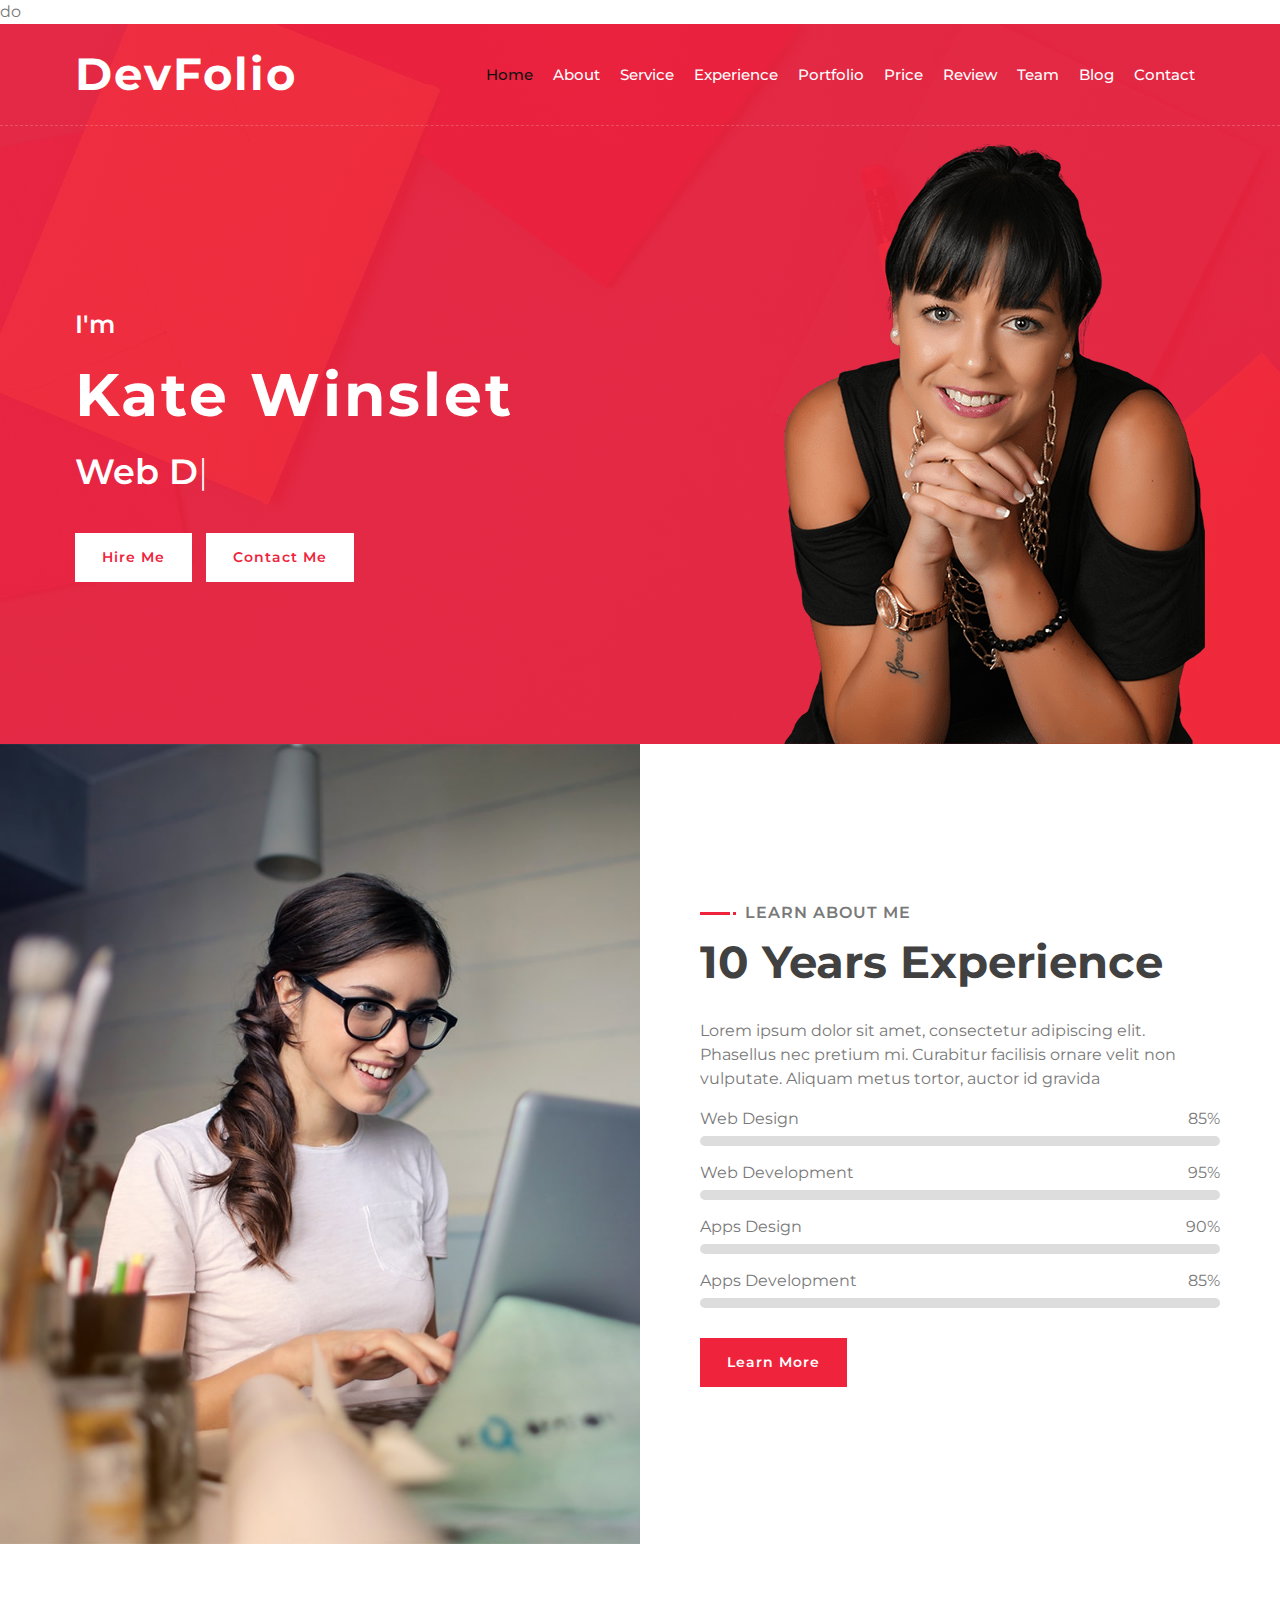
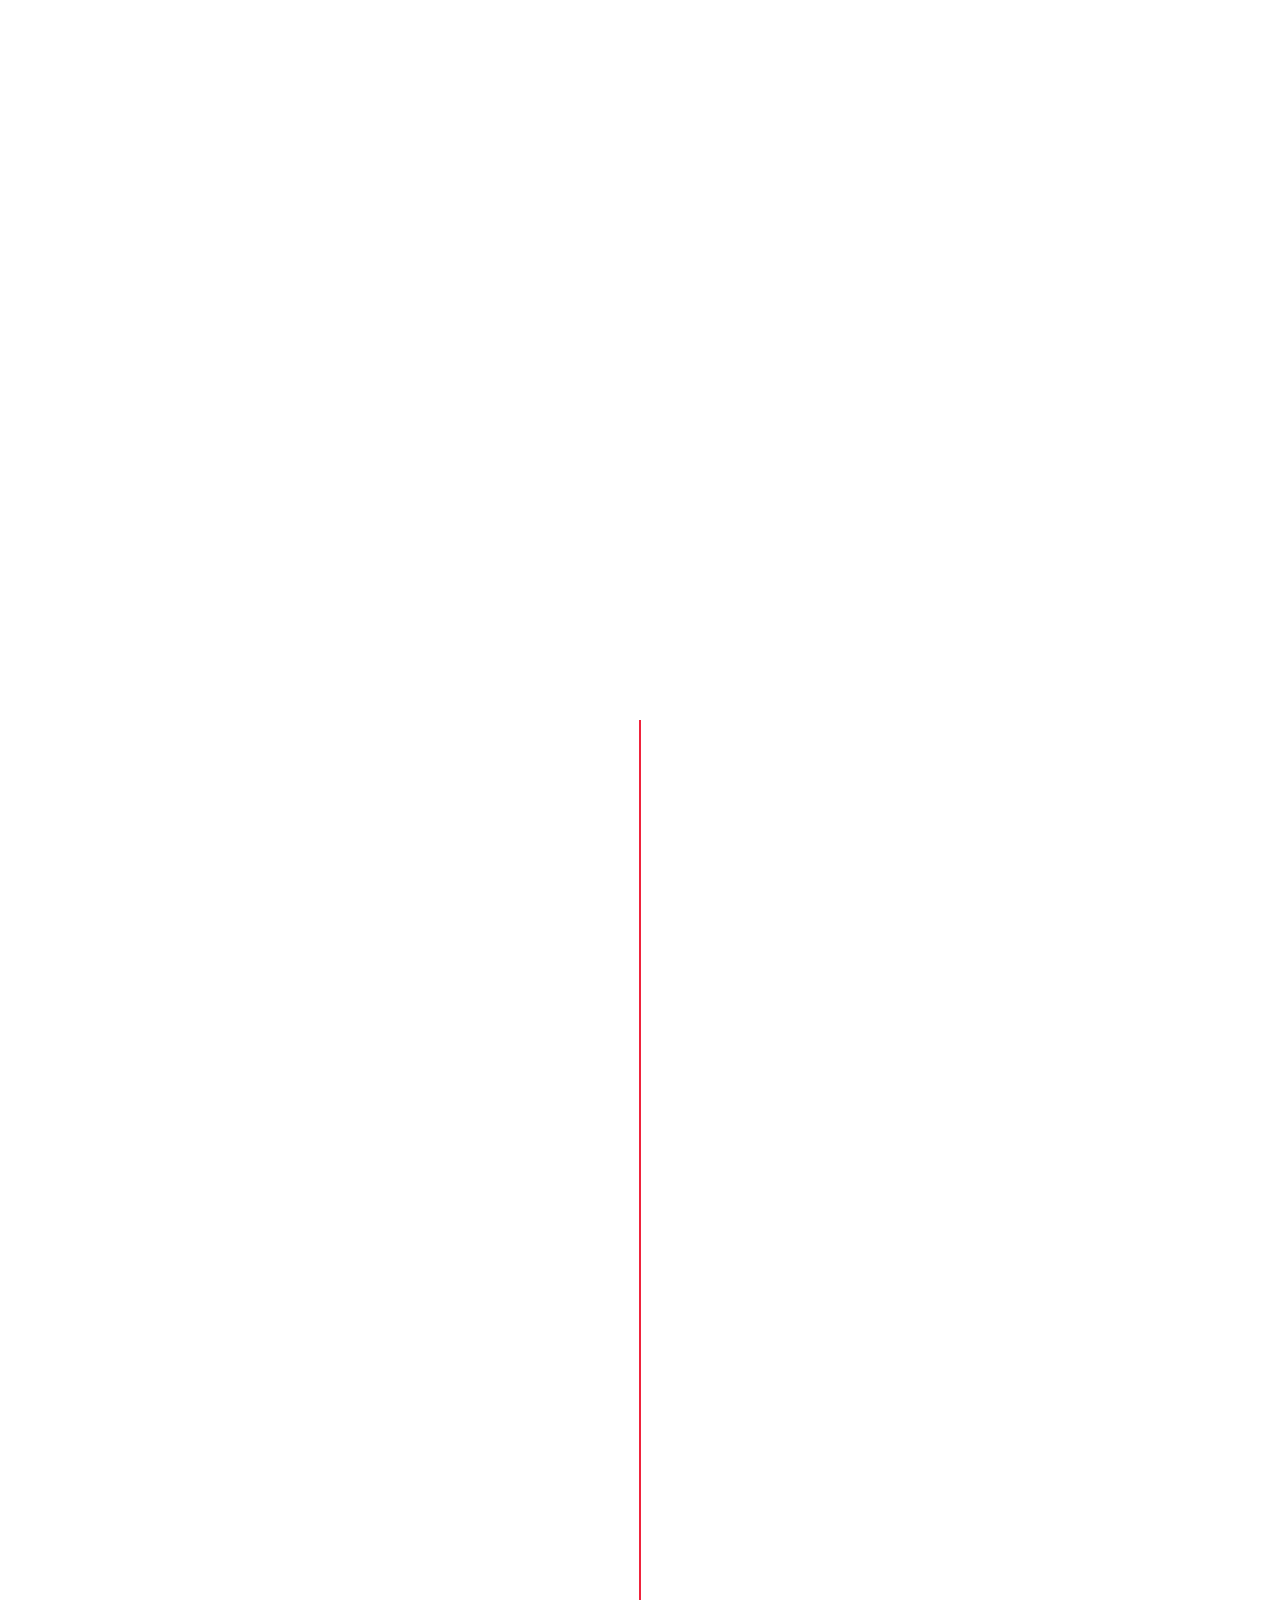
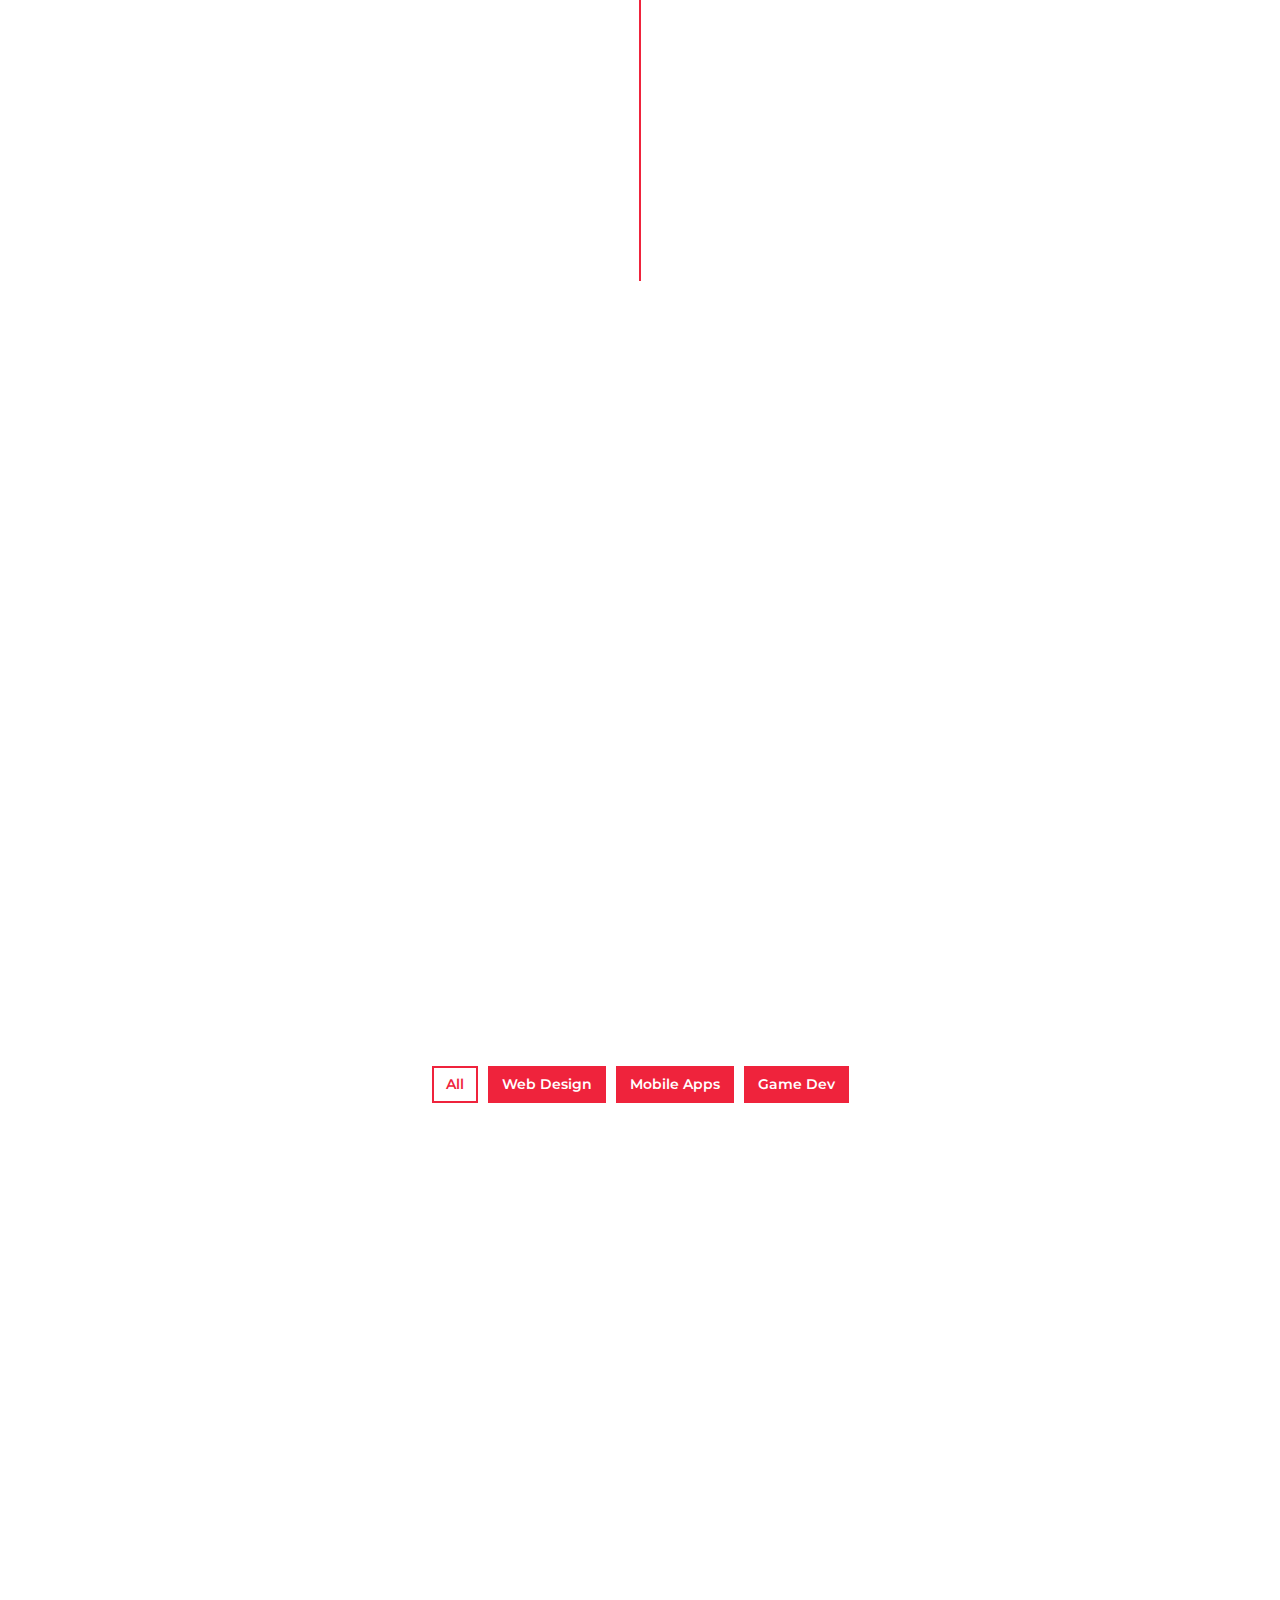
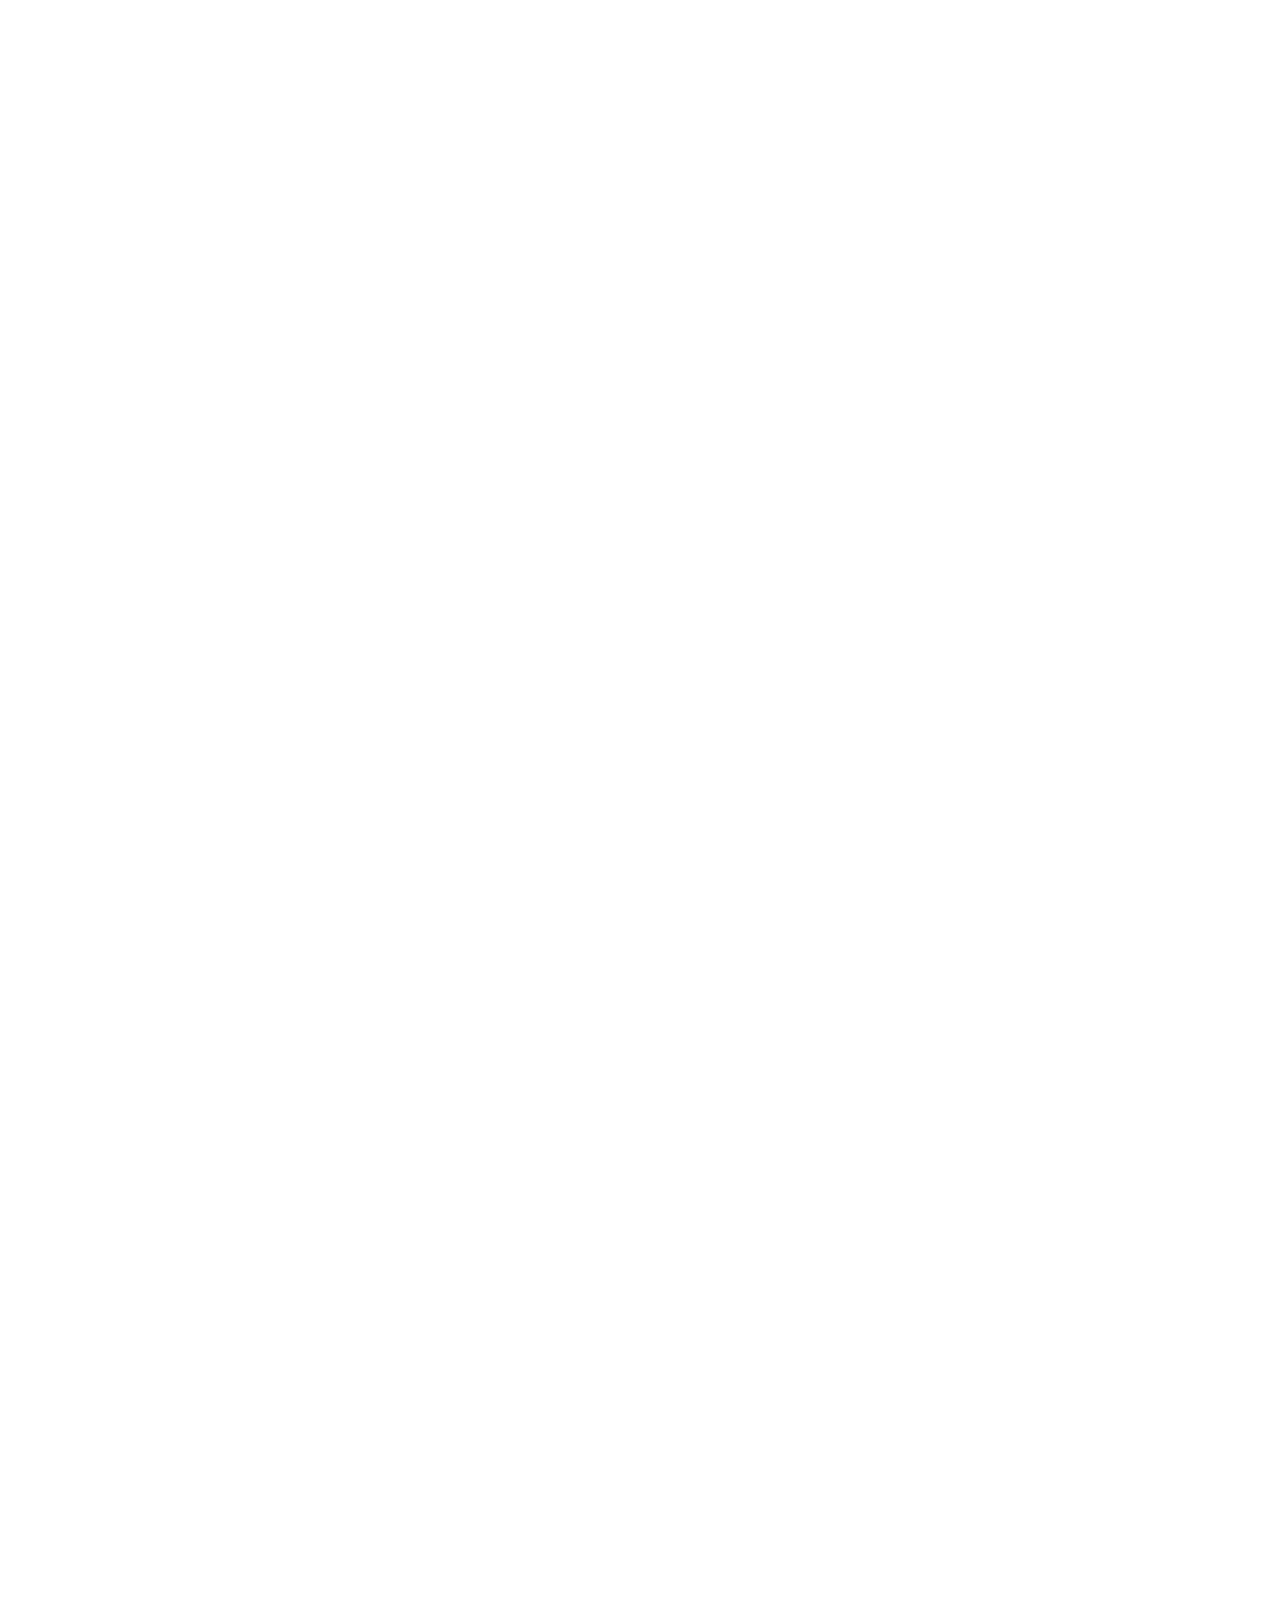
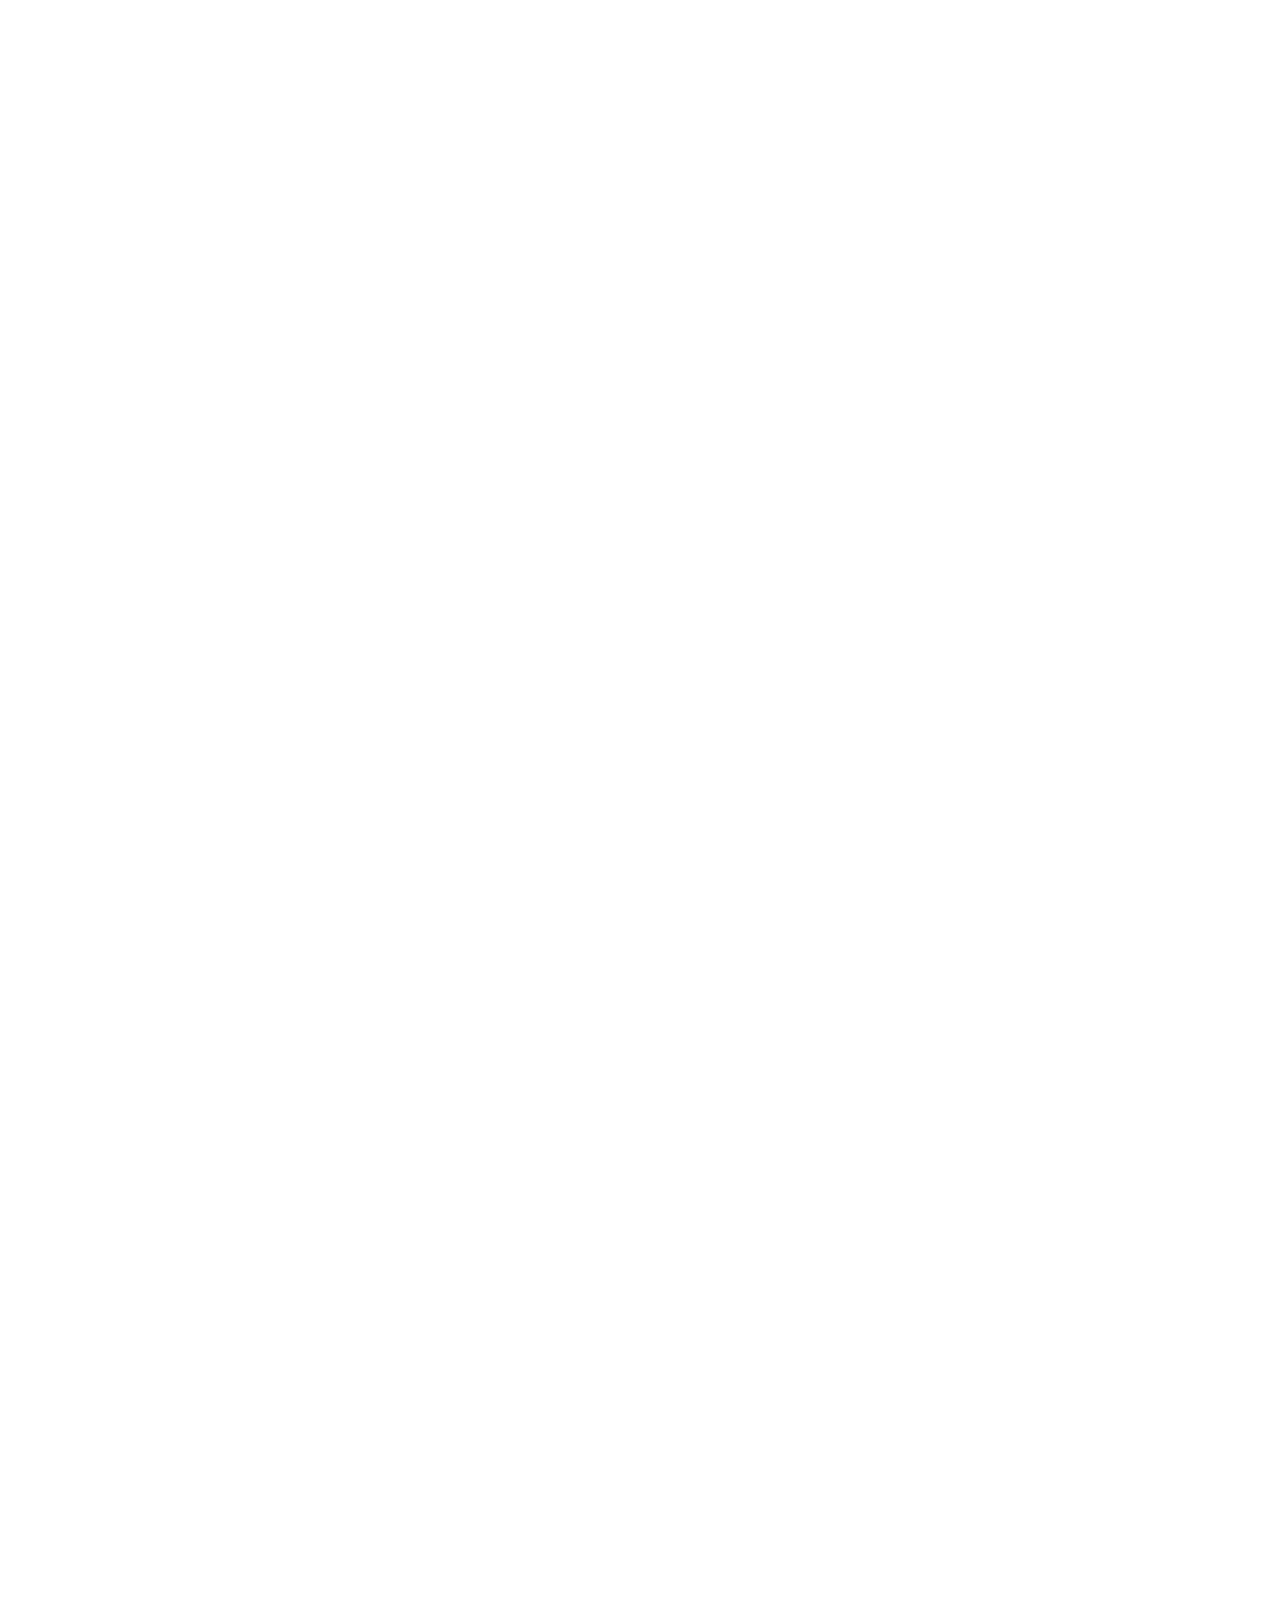
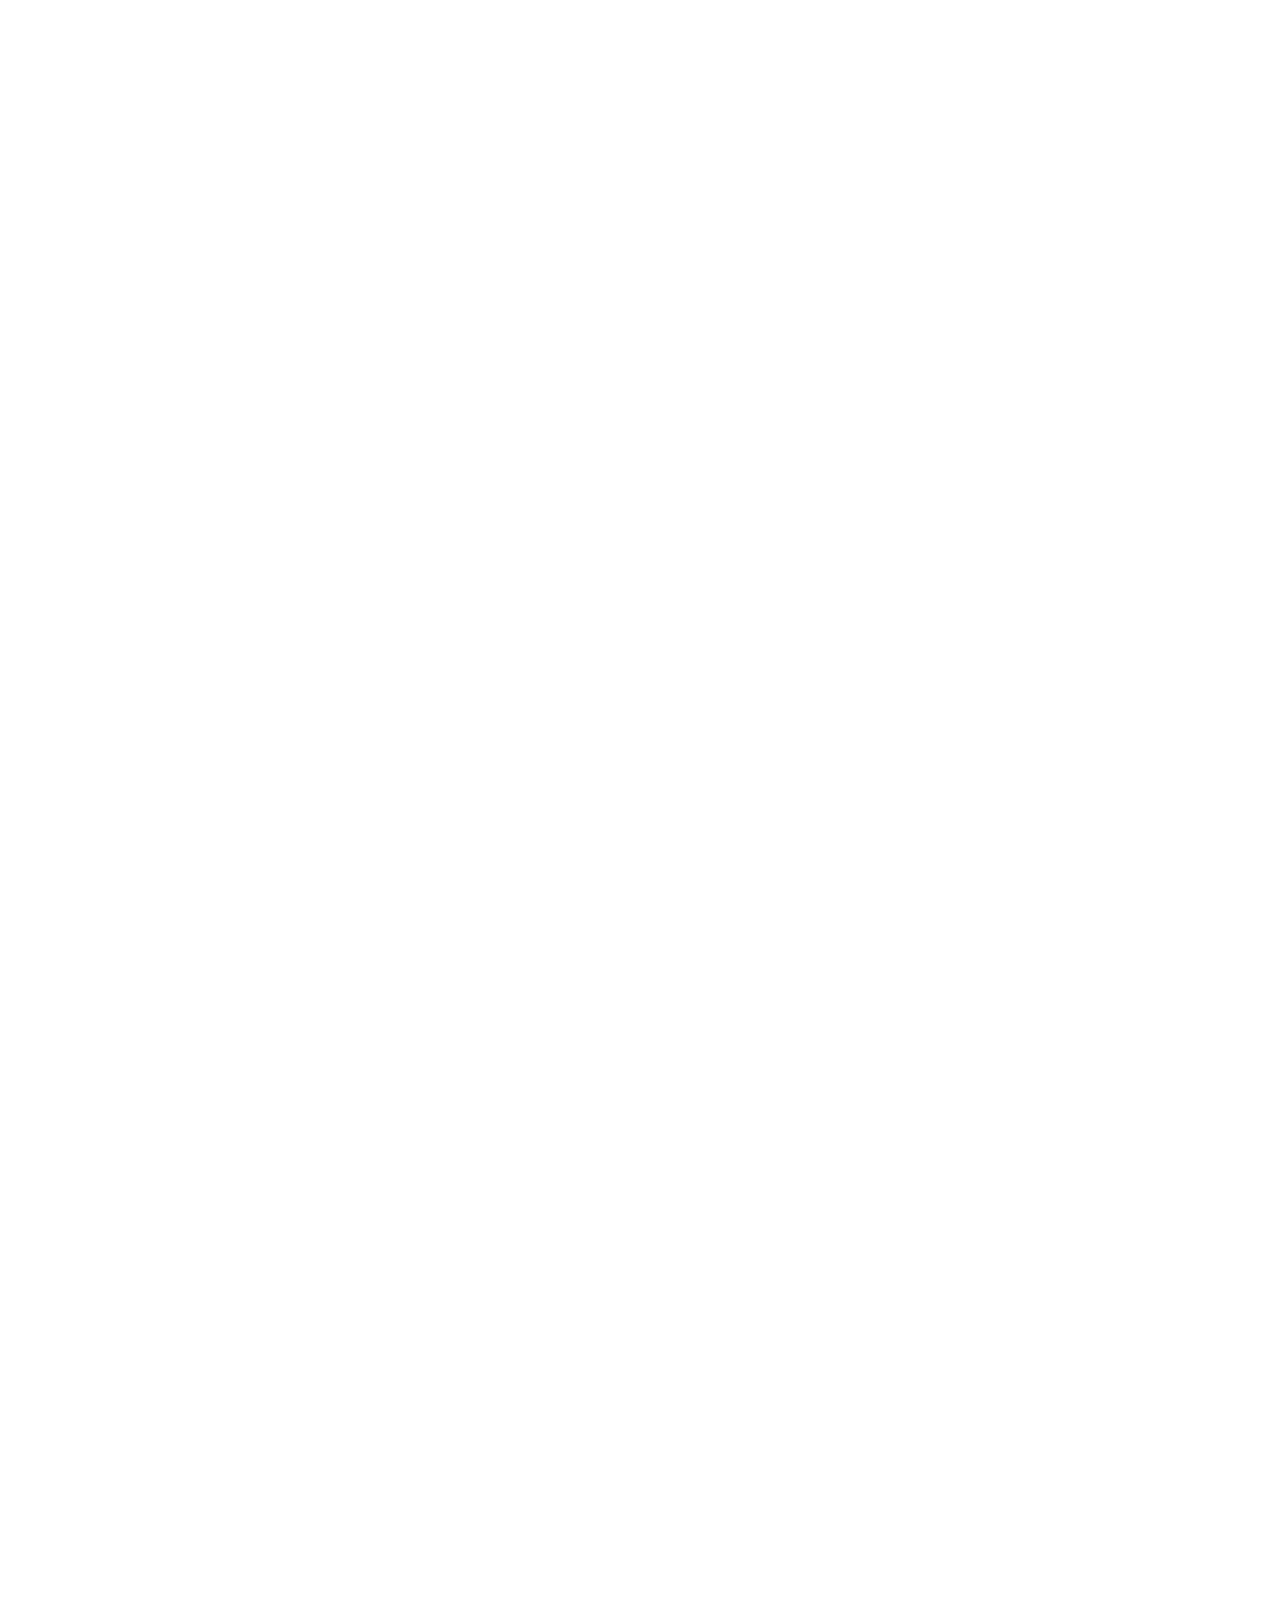
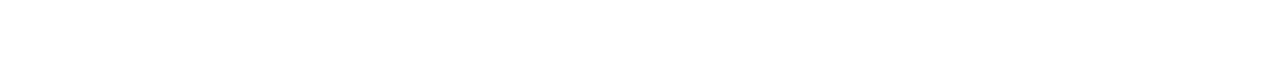
==== inspirationTemplates/DevFolio Free Website Template - Free-CSS.com/developer-portfolio-template/index.html @ a66dbc39 "First commit with final version" ====
<!DOCTYPE html>
<html lang="en">
    <head>
        <meta charset="utf-8">
        <title>DevFolio - Developer Portfolio Template</title>do
        <meta content="width=device-width, initial-scale=1.0" name="viewport">
        <meta content="Free Website Template" name="keywords">
        <meta content="Free Website Template" name="description">

        <!-- Favicon -->
        <link href="img/favicon.ico" rel="icon">

        <!-- Google Font -->
        <link href="https://fonts.googleapis.com/css2?family=Montserrat:wght@300;400;500;600;700&display=swap" rel="stylesheet">

        <!-- CSS Libraries -->
        <link href="https://stackpath.bootstrapcdn.com/bootstrap/4.4.1/css/bootstrap.min.css" rel="stylesheet">
        <link href="https://cdnjs.cloudflare.com/ajax/libs/font-awesome/5.10.0/css/all.min.css" rel="stylesheet">
        <link href="lib/animate/animate.min.css" rel="stylesheet">
        <link href="lib/owlcarousel/assets/owl.carousel.min.css" rel="stylesheet">
        <link href="lib/lightbox/css/lightbox.min.css" rel="stylesheet">

        <!-- Template Stylesheet -->
        <link href="css/style.css" rel="stylesheet">
    </head>

    <body data-spy="scroll" data-target=".navbar" data-offset="51">
        <!-- Nav Bar Start -->
        <div class="navbar navbar-expand-lg bg-light navbar-light">
            <div class="container-fluid">
                <a href="index.html" class="navbar-brand">DevFolio</a>
                <button type="button" class="navbar-toggler" data-toggle="collapse" data-target="#navbarCollapse">
                    <span class="navbar-toggler-icon"></span>
                </button>

                <div class="collapse navbar-collapse justify-content-between" id="navbarCollapse">
                    <div class="navbar-nav ml-auto">
                        <a href="#home" class="nav-item nav-link active">Home</a>
                        <a href="#about" class="nav-item nav-link">About</a>
                        <a href="#service" class="nav-item nav-link">Service</a>
                        <a href="#experience" class="nav-item nav-link">Experience</a>
                        <a href="#portfolio" class="nav-item nav-link">Portfolio</a>
                        <a href="#price" class="nav-item nav-link">Price</a>
                        <a href="#review" class="nav-item nav-link">Review</a>
                        <a href="#team" class="nav-item nav-link">Team</a>
                        <a href="#blog" class="nav-item nav-link">Blog</a>
                        <a href="#contact" class="nav-item nav-link">Contact</a>
                    </div>
                </div>
            </div>
        </div>
        <!-- Nav Bar End -->


        <!-- Hero Start -->
        <div class="hero" id="home">
            <div class="container-fluid">
                <div class="row align-items-center">
                    <div class="col-sm-12 col-md-6">
                        <div class="hero-content">
                            <div class="hero-text">
                                <p>I'm</p>
                                <h1>Kate Winslet</h1>
                                <h2></h2>
                                <div class="typed-text">Web Designer, Web Developer, Front End Developer, Apps Designer, Apps Developer</div>
                            </div>
                            <div class="hero-btn">
                                <a class="btn" href="">Hire Me</a>
                                <a class="btn" href="">Contact Me</a>
                            </div>
                        </div>
                    </div>
                    <div class="col-sm-12 col-md-6 d-none d-md-block">
                        <div class="hero-image">
                            <img src="img/hero.png" alt="Hero Image">
                        </div>
                    </div>
                </div>
            </div>
        </div>
        <!-- Hero End -->


        <!-- About Start -->
        <div class="about wow fadeInUp" data-wow-delay="0.1s" id="about">
            <div class="container-fluid">
                <div class="row align-items-center">
                    <div class="col-lg-6">
                        <div class="about-img">
                            <img src="img/about.jpg" alt="Image">
                        </div>
                    </div>
                    <div class="col-lg-6">
                        <div class="about-content">
                            <div class="section-header text-left">
                                <p>Learn About Me</p>
                                <h2>10 Years Experience</h2>
                            </div>
                            <div class="about-text">
                                <p>
                                    Lorem ipsum dolor sit amet, consectetur adipiscing elit. Phasellus nec pretium mi. Curabitur facilisis ornare velit non vulputate. Aliquam metus tortor, auctor id gravida
                                </p>
                            </div>
                            <div class="skills">
                                <div class="skill-name">
                                    <p>Web Design</p><p>85%</p>
                                </div>
                                <div class="progress">
                                    <div class="progress-bar" role="progressbar" aria-valuenow="85" aria-valuemin="0" aria-valuemax="100"></div>
                                </div>
                                <div class="skill-name">
                                    <p>Web Development</p><p>95%</p>
                                </div>
                                <div class="progress">
                                    <div class="progress-bar" role="progressbar" aria-valuenow="95" aria-valuemin="0" aria-valuemax="100"></div>
                                </div>
                                <div class="skill-name">
                                    <p>Apps Design</p><p>90%</p>
                                </div>
                                <div class="progress">
                                    <div class="progress-bar" role="progressbar" aria-valuenow="90" aria-valuemin="0" aria-valuemax="100"></div>
                                </div>
                                <div class="skill-name">
                                    <p>Apps Development</p><p>85%</p>
                                </div>
                                <div class="progress">
                                    <div class="progress-bar" role="progressbar" aria-valuenow="85" aria-valuemin="0" aria-valuemax="100"></div>
                                </div>
                            </div>
                            <a class="btn" href="">Learn More</a>
                        </div>
                    </div>
                </div>
            </div>
        </div>
        <!-- About End -->
        
        
        <!-- Service Start -->
        <div class="service" id="service">
            <div class="container">
                <div class="section-header text-center wow zoomIn" data-wow-delay="0.1s">
                    <p>What I do</p>
                    <h2>Awesome Quality Services</h2>
                </div>
                <div class="row">
                    <div class="col-lg-6 wow fadeInUp" data-wow-delay="0.0s">
                        <div class="service-item">
                            <div class="service-icon">
                                <i class="fa fa-laptop"></i>
                            </div>
                            <div class="service-text">
                                <h3>Web Design</h3>
                                <p>
                                    Lorem ipsum dolor sit amet elit. Phase nec preti mi. Curabi facilis ornare velit non
                                </p>
                            </div>
                        </div>
                    </div>
                    <div class="col-lg-6 wow fadeInUp" data-wow-delay="0.2s">
                        <div class="service-item">
                            <div class="service-icon">
                                <i class="fa fa-laptop-code"></i>
                            </div>
                            <div class="service-text">
                                <h3>Web Development</h3>
                                <p>
                                    Lorem ipsum dolor sit amet elit. Phase nec preti mi. Curabi facilis ornare velit non
                                </p>
                            </div>
                        </div>
                    </div>
                    <div class="col-lg-6 wow fadeInUp" data-wow-delay="0.4s">
                        <div class="service-item">
                            <div class="service-icon">
                                <i class="fab fa-android"></i>
                            </div>
                            <div class="service-text">
                                <h3>Apps Design</h3>
                                <p>
                                    Lorem ipsum dolor sit amet elit. Phase nec preti mi. Curabi facilis ornare velit non
                                </p>
                            </div>
                        </div>
                    </div>
                    <div class="col-lg-6 wow fadeInUp" data-wow-delay="0.6s">
                        <div class="service-item">
                            <div class="service-icon">
                                <i class="fab fa-apple"></i>
                            </div>
                            <div class="service-text">
                                <h3>Apps Development</h3>
                                <p>
                                    Lorem ipsum dolor sit amet elit. Phase nec preti mi. Curabi facilis ornare velit non
                                </p>
                            </div>
                        </div>
                    </div>
                </div>
            </div>
        </div>
        <!-- Service End -->
        
        
         <!-- Experience Start -->
        <div class="experience" id="experience">
            <div class="container">
                <header class="section-header text-center wow zoomIn" data-wow-delay="0.1s">
                    <p>My Resume</p>
                    <h2>Working Experience</h2>
                </header>
                <div class="timeline">
                    <div class="timeline-item left wow slideInLeft" data-wow-delay="0.1s">
                        <div class="timeline-text">
                            <div class="timeline-date">2045 - 2050</div>
                            <h2>Web Developer</h2>
                            <h4>Soft Agency, San Francisco, CA</h4>
                            <p>
                                Lorem ipsum dolor sit amet elit. Aliquam odio dolor, id luctus erat sagittis non. Ut blandit semper pretium.
                            </p>
                        </div>
                    </div>
                    <div class="timeline-item right wow slideInRight" data-wow-delay="0.1s">
                        <div class="timeline-text">
                            <div class="timeline-date">2045 - 2050</div>
                            <h2>Web Developer</h2>
                            <h4>Soft Agency, San Francisco, CA</h4>
                            <p>
                                Lorem ipsum dolor sit amet elit. Aliquam odio dolor, id luctus erat sagittis non. Ut blandit semper pretium.
                            </p>
                        </div>
                    </div>
                    <div class="timeline-item left wow slideInLeft" data-wow-delay="0.1s">
                        <div class="timeline-text">
                            <div class="timeline-date">2045 - 2050</div>
                            <h2>Web Developer</h2>
                            <h4>Soft Agency, San Francisco, CA</h4>
                            <p>
                                Lorem ipsum dolor sit amet elit. Aliquam odio dolor, id luctus erat sagittis non. Ut blandit semper pretium.
                            </p>
                        </div>
                    </div>
                    <div class="timeline-item right wow slideInRight" data-wow-delay="0.1s">
                        <div class="timeline-text">
                            <div class="timeline-date">2045 - 2050</div>
                            <h2>Web Developer</h2>
                            <h4>Soft Agency, San Francisco, CA</h4>
                            <p>
                                Lorem ipsum dolor sit amet elit. Aliquam odio dolor, id luctus erat sagittis non. Ut blandit semper pretium.
                            </p>
                        </div>
                    </div>
                    <div class="timeline-item left wow slideInLeft" data-wow-delay="0.1s">
                        <div class="timeline-text">
                            <div class="timeline-date">2045 - 2050</div>
                            <h2>Web Developer</h2>
                            <h4>Soft Agency, San Francisco, CA</h4>
                            <p>
                                Lorem ipsum dolor sit amet elit. Aliquam odio dolor, id luctus erat sagittis non. Ut blandit semper pretium.
                            </p>
                        </div>
                    </div>
                    <div class="timeline-item right wow slideInRight" data-wow-delay="0.1s">
                        <div class="timeline-text">
                            <div class="timeline-date">2045 - 2050</div>
                            <h2>Web Developer</h2>
                            <h4>Soft Agency, San Francisco, CA</h4>
                            <p>
                                Lorem ipsum dolor sit amet elit. Aliquam odio dolor, id luctus erat sagittis non. Ut blandit semper pretium.
                            </p>
                        </div>
                    </div>
                </div>
            </div>
        </div>
        <!-- Job Experience End -->
        
        
        <!-- Banner Start -->
        <div class="banner wow zoomIn" data-wow-delay="0.1s">
            <div class="container">
                <div class="section-header text-center">
                    <p>Reasonable Price</p>
                    <h2>Get A <span>Special</span> Price</h2>
                </div>
                <div class="container banner-text">
                    <p>
                        Lorem ipsum dolor sit amet, consectetur adipiscing elit. Phasellus nec pretium mi. Curabitur facilisis ornare velit non vulputate. Aliquam metus tortor, auctor id gravida condimentum, viverra quis sem. Curabitur non nisl nec nisi scelerisque maximus. 
                    </p>
                    <a class="btn">Pricing Plan</a>
                </div>
            </div>
        </div>
        <!-- Banner End -->


        <!-- Portfolio Start -->
        <div class="portfolio" id="portfolio">
            <div class="container">
                <div class="section-header text-center wow zoomIn" data-wow-delay="0.1s">
                    <p>My Portfolio</p>
                    <h2>My Excellent Portfolio</h2>
                </div>
                <div class="row">
                    <div class="col-12">
                        <ul id="portfolio-filter">
                            <li data-filter="*" class="filter-active">All</li>
                            <li data-filter=".filter-1">Web Design</li>
                            <li data-filter=".filter-2">Mobile Apps</li>
                            <li data-filter=".filter-3">Game Dev</li>
                        </ul>
                    </div>
                </div>
                <div class="row portfolio-container">
                    <div class="col-lg-4 col-md-6 col-sm-12 portfolio-item filter-1 wow fadeInUp" data-wow-delay="0.0s">
                        <div class="portfolio-wrap">
                            <div class="portfolio-img">
                                <img src="img/portfolio-1.jpg" alt="Image">
                            </div>
                            <div class="portfolio-text">
                                <h3>eCommerce Website</h3>
                                <a class="btn" href="img/portfolio-1.jpg" data-lightbox="portfolio">+</a>
                            </div>
                        </div>
                    </div>
                    <div class="col-lg-4 col-md-6 col-sm-12 portfolio-item filter-2 wow fadeInUp" data-wow-delay="0.2s">
                        <div class="portfolio-wrap">
                            <div class="portfolio-img">
                                <img src="img/portfolio-2.jpg" alt="Image">
                            </div>
                            <div class="portfolio-text">
                                <h3>Product Landing Page</h3>
                                <a class="btn" href="img/portfolio-2.jpg" data-lightbox="portfolio">+</a>
                            </div>
                        </div>
                    </div>
                    <div class="col-lg-4 col-md-6 col-sm-12 portfolio-item filter-3 wow fadeInUp" data-wow-delay="0.4s">
                        <div class="portfolio-wrap">
                            <div class="portfolio-img">
                                <img src="img/portfolio-3.jpg" alt="Image">
                            </div>
                            <div class="portfolio-text">
                                <h3>JavaScript quiz game</h3>
                                <a class="btn" href="img/portfolio-3.jpg" data-lightbox="portfolio">+</a>
                            </div>
                        </div>
                    </div>
                    <div class="col-lg-4 col-md-6 col-sm-12 portfolio-item filter-1 wow fadeInUp" data-wow-delay="0.6s">
                        <div class="portfolio-wrap">
                            <div class="portfolio-img">
                                <img src="img/portfolio-4.jpg" alt="Image">
                            </div>
                            <div class="portfolio-text">
                                <h3>JavaScript drawing</h3>
                                <a class="btn" href="img/portfolio-4.jpg" data-lightbox="portfolio">+</a>
                            </div>
                        </div>
                    </div>
                    <div class="col-lg-4 col-md-6 col-sm-12 portfolio-item filter-2 wow fadeInUp" data-wow-delay="0.8s">
                        <div class="portfolio-wrap">
                            <div class="portfolio-img">
                                <img src="img/portfolio-5.jpg" alt="Image">
                            </div>
                            <div class="portfolio-text">
                                <h3>Social Mobile Apps</h3>
                                <a class="btn" href="img/portfolio-5.jpg" data-lightbox="portfolio">+</a>
                            </div>
                        </div>
                    </div>
                    <div class="col-lg-4 col-md-6 col-sm-12 portfolio-item filter-3 wow fadeInUp" data-wow-delay="1s">
                        <div class="portfolio-wrap">
                            <div class="portfolio-img">
                                <img src="img/portfolio-6.jpg" alt="Image">
                            </div>
                            <div class="portfolio-text">
                                <h3>Company Website</h3>
                                <a class="btn" href="img/portfolio-6.jpg" data-lightbox="portfolio">+</a>
                            </div>
                        </div>
                    </div>
                </div>
            </div>
        </div>
        <!-- Portfolio End -->
        
        
        <!-- Banner Start -->
        <div class="banner wow zoomIn" data-wow-delay="0.1s">
            <div class="container">
                <div class="section-header text-center">
                    <p>Awesome Discount</p>
                    <h2>Get <span>30%</span> Discount</h2>
                </div>
                <div class="container banner-text">
                    <p>
                        Lorem ipsum dolor sit amet, consectetur adipiscing elit. Phasellus nec pretium mi. Curabitur facilisis ornare velit non vulputate. Aliquam metus tortor, auctor id gravida condimentum, viverra quis sem. Curabitur non nisl nec nisi scelerisque maximus. 
                    </p>
                    <a class="btn">Order Now</a>
                </div>
            </div>
        </div>
        <!-- Banner End -->
        
        
        <!-- Price Start -->
        <div class="price" id="price">
            <div class="container">
                <div class="section-header text-center wow zoomIn" data-wow-delay="0.1s">
                    <p>Pricing Plan</p>
                    <h2>Affordable Price</h2>
                </div>
                <div class="row">
                    <div class="col-md-4 wow fadeInUp" data-wow-delay="0.5s">
                        <div class="price-item">
                            <div class="price-header">
                                <div class="price-title">
                                    <h2>Basic</h2>
                                </div>
                                <div class="price-prices">
                                    <h2><small>$</small>49<span>/ mo</span></h2>
                                </div>
                            </div>
                            <div class="price-body">
                                <div class="price-description">
                                    <ul>
                                        <li>Bootstrap 4</li>
                                        <li>Font Awesome 5</li>
                                        <li>Responsive Design</li>
                                        <li>Browser Compatibility</li>
                                        <li>Easy To Use</li>
                                    </ul>
                                </div>
                            </div>
                            <div class="price-footer">
                                <div class="price-action">
                                    <a class="btn" href="">Order Now</a>
                                </div>
                            </div>
                        </div>
                    </div>
                    <div class="col-md-4 wow fadeInUp" data-wow-delay="0.0s">
                        <div class="price-item featured-item">
                            <div class="price-header">
                                <div class="price-title">
                                    <h2>Standard</h2>
                                </div>
                                <div class="price-prices">
                                    <h2><small>$</small>99<span>/ mo</span></h2>
                                </div>
                            </div>
                            <div class="price-body">
                                <div class="price-description">
                                    <ul>
                                        <li>Bootstrap 4</li>
                                        <li>Font Awesome 5</li>
                                        <li>Responsive Design</li>
                                        <li>Browser Compatibility</li>
                                        <li>Easy To Use</li>
                                    </ul>
                                </div>
                            </div>
                            <div class="price-footer">
                                <div class="price-action">
                                    <a class="btn" href="">Order Now</a>
                                </div>
                            </div>
                        </div>
                    </div>
                    <div class="col-md-4 wow fadeInUp" data-wow-delay="0.5s">
                        <div class="price-item">
                            <div class="price-header">
                                <div class="price-title">
                                    <h2>Premium</h2>
                                </div>
                                <div class="price-prices">
                                    <h2><small>$</small>149<span>/ mo</span></h2>
                                </div>
                            </div>
                            <div class="price-body">
                                <div class="price-description">
                                    <ul>
                                        <li>Bootstrap 4</li>
                                        <li>Font Awesome 5</li>
                                        <li>Responsive Design</li>
                                        <li>Browser Compatibility</li>
                                        <li>Easy To Use</li>
                                    </ul>
                                </div>
                            </div>
                            <div class="price-footer">
                                <div class="price-action">
                                    <a class="btn" href="">Order Now</a>
                                </div>
                            </div>
                        </div>
                    </div>
                </div>
            </div>
        </div>
        <!-- Price End -->
        
        
        <!-- Testimonial Start -->
        <div class="testimonial wow fadeInUp" data-wow-delay="0.1s" id="review">
            <div class="container">
                <div class="testimonial-icon">
                    <i class="fa fa-quote-left"></i>
                </div>
                <div class="owl-carousel testimonials-carousel">
                    <div class="testimonial-item">
                        <div class="testimonial-img">
                            <img src="img/testimonial-1.jpg" alt="Image">
                        </div>
                        <div class="testimonial-text">
                            <p>
                                Lorem ipsum dolor sit amet consec adipis elit. Etiam accums lacus eget velit tincid, quis suscip justo dictum. Lorem ipsum dolor sit amet consec adipis elit.
                            </p>
                            <h3>Customer Name</h3>
                            <h4>Profession</h4>
                        </div>
                    </div>
                    <div class="testimonial-item">
                        <div class="testimonial-img">
                            <img src="img/testimonial-2.jpg" alt="Image">
                        </div>
                        <div class="testimonial-text">
                            <p>
                                Lorem ipsum dolor sit amet consec adipis elit. Etiam accums lacus eget velit tincid, quis suscip justo dictum. Lorem ipsum dolor sit amet consec adipis elit.
                            </p>
                            <h3>Customer Name</h3>
                            <h4>Profession</h4>
                        </div>
                    </div>
                    <div class="testimonial-item">
                        <div class="testimonial-img">
                            <img src="img/testimonial-3.jpg" alt="Image">
                        </div>
                        <div class="testimonial-text">
                            <p>
                                Lorem ipsum dolor sit amet consec adipis elit. Etiam accums lacus eget velit tincid, quis suscip justo dictum. Lorem ipsum dolor sit amet consec adipis elit.
                            </p>
                            <h3>Customer Name</h3>
                            <h4>Profession</h4>
                        </div>
                    </div>
                </div>
            </div>
        </div>
        <!-- Testimonial End -->


        <!-- Team Start -->
        <div class="team" id="team">
            <div class="container">
                <div class="section-header text-center wow zoomIn" data-wow-delay="0.1s">
                    <p>My Team</p>
                    <h2>Expert Team Members</h2>
                </div>
                <div class="row">
                    <div class="col-lg-6 wow fadeInUp" data-wow-delay="0.0s">
                        <div class="team-item">
                            <div class="team-img">
                                <img src="img/team-1.jpg" alt="Image">
                            </div>
                            <div class="team-text">
                                <h2>Mollie Ross</h2>
                                <h4>Web Designer</h4>
                                <p>
                                    Lorem ipsum dolor sit amet consec adipis elit. Etiam accum lacus
                                </p>
                                <div class="team-social">
                                    <a class="btn" href=""><i class="fab fa-twitter"></i></a>
                                    <a class="btn" href=""><i class="fab fa-facebook-f"></i></a>
                                    <a class="btn" href=""><i class="fab fa-linkedin-in"></i></a>
                                    <a class="btn" href=""><i class="fab fa-instagram"></i></a>
                                </div>
                            </div>
                        </div>
                    </div>
                    <div class="col-lg-6 wow fadeInUp" data-wow-delay="0.2s">
                        <div class="team-item">
                            <div class="team-img">
                                <img src="img/team-2.jpg" alt="Image">
                            </div>
                            <div class="team-text">
                                <h2>Dylan Adams</h2>
                                <h4>Web Developer</h4>
                                <p>
                                    Lorem ipsum dolor sit amet consec adipis elit. Etiam accum lacus
                                </p>
                                <div class="team-social">
                                    <a class="btn" href=""><i class="fab fa-twitter"></i></a>
                                    <a class="btn" href=""><i class="fab fa-facebook-f"></i></a>
                                    <a class="btn" href=""><i class="fab fa-linkedin-in"></i></a>
                                    <a class="btn" href=""><i class="fab fa-instagram"></i></a>
                                </div>
                            </div>
                        </div>
                    </div>
                    <div class="col-lg-6 wow fadeInUp" data-wow-delay="0.4s">
                        <div class="team-item">
                            <div class="team-img">
                                <img src="img/team-3.jpg" alt="Image">
                            </div>
                            <div class="team-text">
                                <h2>Jennifer Page</h2>
                                <h4>Apps Designer</h4>
                                <p>
                                    Lorem ipsum dolor sit amet consec adipis elit. Etiam accum lacus
                                </p>
                                <div class="team-social">
                                    <a class="btn" href=""><i class="fab fa-twitter"></i></a>
                                    <a class="btn" href=""><i class="fab fa-facebook-f"></i></a>
                                    <a class="btn" href=""><i class="fab fa-linkedin-in"></i></a>
                                    <a class="btn" href=""><i class="fab fa-instagram"></i></a>
                                </div>
                            </div>
                        </div>
                    </div>
                    <div class="col-lg-6 wow fadeInUp" data-wow-delay="0.6s">
                        <div class="team-item">
                            <div class="team-img">
                                <img src="img/team-4.jpg" alt="Image">
                            </div>
                            <div class="team-text">
                                <h2>Josh Dunn</h2>
                                <h4>Apps Developer</h4>
                                <p>
                                    Lorem ipsum dolor sit amet consec adipis elit. Etiam accum lacus
                                </p>
                                <div class="team-social">
                                    <a class="btn" href=""><i class="fab fa-twitter"></i></a>
                                    <a class="btn" href=""><i class="fab fa-facebook-f"></i></a>
                                    <a class="btn" href=""><i class="fab fa-linkedin-in"></i></a>
                                    <a class="btn" href=""><i class="fab fa-instagram"></i></a>
                                </div>
                            </div>
                        </div>
                    </div>
                </div>
            </div>
        </div>
        <!-- Team End -->
        
        
        <!-- Contact Start -->
        <div class="contact wow fadeInUp" data-wow-delay="0.1s" id="contact">
            <div class="container-fluid">
                <div class="container">
                    <div class="row align-items-center">
                        <div class="col-md-4"></div>
                        <div class="col-md-8">
                            <div class="contact-form">
                                <div id="success"></div>
                                <form name="sentMessage" id="contactForm" novalidate="novalidate">
                                    <div class="control-group">
                                        <input type="text" class="form-control" id="name" placeholder="Your Name" required="required" data-validation-required-message="Please enter your name" />
                                        <p class="help-block"></p>
                                    </div>
                                    <div class="control-group">
                                        <input type="email" class="form-control" id="email" placeholder="Your Email" required="required" data-validation-required-message="Please enter your email" />
                                        <p class="help-block"></p>
                                    </div>
                                    <div class="control-group">
                                        <input type="text" class="form-control" id="subject" placeholder="Subject" required="required" data-validation-required-message="Please enter a subject" />
                                        <p class="help-block"></p>
                                    </div>
                                    <div class="control-group">
                                        <textarea class="form-control" id="message" placeholder="Message" required="required" data-validation-required-message="Please enter your message"></textarea>
                                        <p class="help-block"></p>
                                    </div>
                                    <div>
                                        <button class="btn" type="submit" id="sendMessageButton">Send Message</button>
                                    </div>
                                </form>
                            </div>
                        </div>
                    </div>
                </div>
            </div>
        </div>
        <!-- Contact End -->


        <!-- Blog Start -->
        <div class="blog" id="blog">
            <div class="container">
                <div class="section-header text-center wow zoomIn" data-wow-delay="0.1s">
                    <p>From Blog</p>
                    <h2>Latest Articles</h2>
                </div>
                <div class="row">
                    <div class="col-lg-6">
                        <div class="blog-item wow fadeInUp" data-wow-delay="0.1s">
                            <div class="blog-img">
                                <img src="img/blog-1.jpg" alt="Blog">
                            </div>
                            <div class="blog-text">
                                <h2>Lorem ipsum dolor sit amet</h2>
                                <div class="blog-meta">
                                    <p><i class="far fa-user"></i>Admin</p>
                                    <p><i class="far fa-list-alt"></i>Web Design</p>
                                    <p><i class="far fa-calendar-alt"></i>01-Jan-2045</p>
                                    <p><i class="far fa-comments"></i>5</p>
                                </div>
                                <p>
                                    Lorem ipsum dolor sit amet elit. Nullam commodo mattis mi. Nullam eu erat lectus. Proin viverra risus vitae luctus. Proin ut ante, vitae sapien. Fusce sem ac erat rhoncus, ornare mattis nisl massa et eros vitae pulvin
                                </p>
                                <a class="btn" href="">Read More <i class="fa fa-angle-right"></i></a>
                            </div>
                        </div>
                    </div>
                    <div class="col-lg-6">
                        <div class="blog-item wow fadeInUp" data-wow-delay="0.3s">
                            <div class="blog-img">
                                <img src="img/blog-2.jpg" alt="Blog">
                            </div>
                            <div class="blog-text">
                                <h2>Lorem ipsum dolor sit amet</h2>
                                <div class="blog-meta">
                                    <p><i class="far fa-user"></i>Admin</p>
                                    <p><i class="far fa-list-alt"></i>Apps Design</p>
                                    <p><i class="far fa-calendar-alt"></i>01-Jan-2045</p>
                                    <p><i class="far fa-comments"></i>10</p>
                                </div>
                                <p>
                                    Lorem ipsum dolor sit amet elit. Nullam commodo mattis mi. Nullam eu erat lectus. Proin viverra risus vitae luctus. Proin ut ante, vitae sapien. Fusce sem ac erat rhoncus, ornare mattis nisl massa et eros vitae pulvin
                                </p>
                                <a class="btn" href="">Read More <i class="fa fa-angle-right"></i></a>
                            </div>
                        </div>
                    </div>
                </div>
            </div>
        </div>
        <!-- Blog End -->


        <!-- Footer Start -->
        <div class="footer wow fadeIn" data-wow-delay="0.3s">
            <div class="container-fluid">
                <div class="container">
                    <div class="footer-info">
                        <h2>Kate Winslet</h2>
                        <h3>123 Street, New York, USA</h3>
                        <div class="footer-menu">
                            <p>+012 345 67890</p>
                            <p>info@example.com</p>
                        </div>
                        <div class="footer-social">
                            <a href=""><i class="fab fa-twitter"></i></a>
                            <a href=""><i class="fab fa-facebook-f"></i></a>
                            <a href=""><i class="fab fa-youtube"></i></a>
                            <a href=""><i class="fab fa-instagram"></i></a>
                            <a href=""><i class="fab fa-linkedin-in"></i></a>
                        </div>
                    </div>
                </div>
                <div class="container copyright">
                    <p>&copy; <a href="#">Your Site Name</a>, All Right Reserved | Designed By <a href="https://htmlcodex.com">HTML Codex</a></p>
                </div>
            </div>
        </div>
        <!-- Footer End -->
        
        
        <!-- Back to top button -->
        <a href="#" class="btn back-to-top"><i class="fa fa-chevron-up"></i></a>
        
        
        <!-- Pre Loader -->
        <div id="loader" class="show">
            <div class="loader"></div>
        </div>

        
        <!-- JavaScript Libraries -->
        <script src="https://code.jquery.com/jquery-3.4.1.min.js"></script>
        <script src="https://stackpath.bootstrapcdn.com/bootstrap/4.4.1/js/bootstrap.bundle.min.js"></script>
        <script src="lib/easing/easing.min.js"></script>
        <script src="lib/wow/wow.min.js"></script>
        <script src="lib/waypoints/waypoints.min.js"></script>
        <script src="lib/typed/typed.min.js"></script>
        <script src="lib/owlcarousel/owl.carousel.min.js"></script>
        <script src="lib/isotope/isotope.pkgd.min.js"></script>
        <script src="lib/lightbox/js/lightbox.min.js"></script>
        
        <!-- Contact Javascript File -->
        <script src="mail/jqBootstrapValidation.min.js"></script>
        <script src="mail/contact.js"></script>

        <!-- Template Javascript -->
        <script src="js/main.js"></script>
    </body>
</html>
---- inspirationTemplates/DevFolio Free Website Template - Free-CSS.com/developer-portfolio-template/css/style.css ----
/*******************************/
/********* General CSS *********/
/*******************************/
body {
    color: #797979;
    background: #ffffff;
    font-family: 'Montserrat', sans-serif;
}

h1,
h2, 
h3, 
h4,
h5, 
h6 {
    color: #414141;
}

a {
    color: #313131;
    transition: .3s;
}

a:hover,
a:active,
a:focus {
    color: #EF233C;
    outline: none;
    text-decoration: none;
}

.btn:focus,
.form-control:focus {
    box-shadow: none;
}

.container-fluid {
    max-width: 1366px;
}

.btn {
    padding: 12px 25px;
    font-size: 14px;
    font-weight: 600;
    letter-spacing: 1px;
    color: #ffffff;
    background: #EF233C;
    border: 2px solid transparent;
    border-radius: 0;
    box-shadow: inset 0 0 0 50px #EF233C;
    transition: ease-out 0.3s;
    -webkit-transition: ease-out 0.3s;
    -moz-transition: ease-out 0.3s;
}

.btn:hover {
    color: #EF233C;
    background: transparent;
    box-shadow: inset 0 0 0 0 #EF233C;
    border-color: #EF233C;
}

#loader {
    position: fixed;
    top: 0;
    right: 0;
    bottom: 0;
    left: 0;
    display: flex;
    align-items: center;
    justify-content: center;
    background: #ffffff;
    opacity: 0;
    visibility: hidden;
    -webkit-transition: opacity .3s ease-out, visibility 0s linear .3s;
    -o-transition: opacity .3s ease-out, visibility 0s linear .3s;
    transition: opacity .3s ease-out, visibility 0s linear .3s;
    z-index: 999;
}

#loader.show {
    -webkit-transition: opacity .6s ease-out, visibility 0s linear 0s;
    -o-transition: opacity .6s ease-out, visibility 0s linear 0s;
    transition: opacity .6s ease-out, visibility 0s linear 0s;
    visibility: visible;
    opacity: 1;
}

#loader .loader {
    position: relative;
    width: 45px;
    height: 45px;
    border: 5px solid #dddddd;
    border-top: 5px solid #EF233C;
    border-radius: 50%;
    -webkit-animation: spin 2s linear infinite;
    animation: spin 2s linear infinite;
}

@-webkit-keyframes spin {
    0% { -webkit-transform: rotate(0deg); }
    100% { -webkit-transform: rotate(360deg); }
}

@keyframes spin {
    0% { transform: rotate(0deg); }
    100% { transform: rotate(360deg); }
}

.back-to-top {
    position: fixed;
    display: none;
    width: 44px;
    height: 44px;
    padding: 8px 0;
    text-align: center;
    line-height: 1;
    font-size: 22px;
    right: 15px;
    bottom: 15px;
    z-index: 9;
}

.back-to-top i {
    color: #ffffff;
}

.back-to-top:hover i {
    color: #414141;
}


/**********************************/
/*********** Nav Bar CSS **********/
/**********************************/
.navbar {
    position: relative;
    transition: .5s;
    z-index: 999;
}

.navbar.nav-sticky {
    position: fixed;
    top: 0;
    width: 100%;
    box-shadow: 0 2px 5px rgba(0, 0, 0, .3);
}

.navbar .navbar-brand {
    margin: 0;
    font-size: 45px;
    line-height: 0px;
    font-weight: 700;
    letter-spacing: 2px;
    transition: .5s;
    
}

.navbar .navbar-brand img {
    max-width: 100%;
    max-height: 40px;
}

.navbar .dropdown-menu {
    margin-top: 0;
    border: 0;
    border-radius: 0;
    background: #f8f9fa;
}

@media (min-width: 992px) {
    .navbar {
        position: absolute;
        width: 100%;
        padding: 30px 60px;
        background: transparent !important;
        border-bottom: 1px dashed rgba(256, 256, 256, .2);
        z-index: 9;
    }
    
    .navbar.nav-sticky {
        padding: 10px 60px;
        background: #ffffff !important;
    }
    
    .navbar .navbar-brand {
        color: #ffffff;
    }
    
    .navbar.nav-sticky .navbar-brand {
        color: #EF233C;
    }

    .navbar-light .navbar-nav .nav-link,
    .navbar-light .navbar-nav .nav-link:focus {
        padding: 10px 10px 8px 10px;
        color: #ffffff;
        font-size: 15px;
        font-weight: 500;
    }
    
    .navbar-light.nav-sticky .navbar-nav .nav-link,
    .navbar-light.nav-sticky .navbar-nav .nav-link:focus {
        color: #414141;
    }

    .navbar-light .navbar-nav .nav-link:hover,
    .navbar-light .navbar-nav .nav-link.active {
        color: #111111;
    }
    
    .navbar-light.nav-sticky .navbar-nav .nav-link:hover,
    .navbar-light.nav-sticky .navbar-nav .nav-link.active {
        color: #EF233C;
    }
}

@media (max-width: 991.98px) {   
    .navbar {
        padding: 15px;
        background: #ffffff !important;
    }
    
    .navbar .navbar-brand {
        color: #EF233C;
    }
    
    .navbar .navbar-nav {
        margin-top: 15px;
    }
    
    .navbar a.nav-link {
        padding: 5px;
    }
    
    .navbar .dropdown-menu {
        box-shadow: none;
    }
}


/*******************************/
/********** Hero CSS ***********/
/*******************************/
.hero {
    position: relative;
    width: 100%;
    margin-bottom: 45px;
    padding: 120px 0 0 0;
    overflow: hidden;
    background: linear-gradient(rgba(239, 35, 60, .95), rgba(239, 35, 60, .95)), url(../img/hero-bg.jpg);
    background-position: center;
    background-repeat: no-repeat;
    background-size: cover;
}

.hero .container-fluid {
    padding: 0;
}

.hero .hero-image {
    position: relative;
    text-align: right;
    padding-right: 75px;
}

.hero .hero-image img {
    max-width: 80%;
    max-height: 80%;
}

.hero .hero-content {
    position: relative;
    padding-left: 75px;
    display: flex;
    align-items: flex-start;
    justify-content: center;
    flex-direction: column;
}

.hero .hero-text p {
    color: #ffffff;
    font-size: 25px;
    font-weight: 600;
    margin-bottom: 15px;
}

.hero .hero-text h1 {
    color: #ffffff;
    font-size: 60px;
    font-weight: 700;
    letter-spacing: 3px;
    margin-bottom: 15px;
}

.hero .hero-text h2 {
    display: inline-block;
    margin: 0;
    height: 35px;
    color: #ffffff;
    font-size: 35px;
    font-weight: 600;
}

.hero .hero-text .typed-text {
    display: none;
}

.hero .hero-text .typed-cursor {
    font-size: 35px;
    font-weight: 300;
    color: #ffffff;
}

.hero .hero-btn .btn {
    margin-top: 35px;
    color: #EF233C;
    background: #ffffff;
    box-shadow: inset 0 0 0 50px #ffffff;
}

.hero .hero-btn .btn:hover {
    color: #ffffff;
    background: transparent;
    box-shadow: inset 0 0 0 0 #ffffff;
    border-color: #ffffff;
}

.hero .hero-btn .btn:first-child {
    margin-right: 10px;
}

@media (max-width: 991.98px) {
    .hero {
        padding-top: 60px;
    }
    
    .hero .hero-content {
        padding: 0 15px;
    }
    
    .hero .hero-text p {
        font-size: 20px;
    }
    
    .hero .hero-text h1 {
        font-size: 45px;
    }
    
    .hero .hero-text h2 {
        font-size: 25px;
        height: 25px;
    }
    
    .hero .hero-btn .btn {
        padding: 12px 30px;
        letter-spacing: 1px;
    }
}

@media (max-width: 767.98px) {
    .hero {
        padding-top: 60px;
        padding-bottom: 60px;
    }
    
    .hero,
    .hero .hero-text,
    .hero .hero-btn {
        width: 100%;
        text-align: center;
    }
    
    .hero .hero-text p {
        font-size: 18px;
    }
    
    .hero .hero-text h1 {
        font-size: 35px;
    }
    
    .hero .hero-text h2 {
        font-size: 22px;
        height: 22px;
    }
    
    .hero .hero-btn .btn {
        padding: 10px 15px;
        letter-spacing: 1px;
    }
}

@media (max-width: 575.98px) {
    .hero .hero-text p {
        font-size: 16px;
    }
    
    .hero .hero-text h1 {
        font-size: 30px;
    }
    
    .hero .hero-text h2 {
        font-size: 18px;
        height: 18px;
    }
    
    .hero .hero-btn .btn {
        padding: 8px 10px;
        letter-spacing: 0;
    }
}


/*******************************/
/******* Section Header ********/
/*******************************/
.section-header {
    position: relative;
    margin-bottom: 45px;
}

.section-header p {
    display: inline-block;
    margin: 0 30px;
    margin-bottom: 10px;
    padding-left: 15px;
    position: relative;
    font-size: 16px;
    font-weight: 600;
    letter-spacing: 1px;
    text-transform: uppercase;
    background: #ffffff;
}

.section-header p::before {
    position: absolute;
    content: "";
    height: 3px;
    top: 11px;
    right: 0;
    left: -30px;
    background: #EF233C;
    z-index: -1;
}

.section-header p::after {
    position: absolute;
    content: "";
    width: 3px;
    height: 3px;
    top: 11px;
    left: 3px;
    background: #EF233C;
    z-index: 1;
}

.section-header h2 {
    margin: 0;
    position: relative;
    font-size: 45px;
    font-weight: 700;
}

@media (max-width: 767.98px) {
    .section-header h2 {
        font-size: 30px;
    }
}


/*******************************/
/********** About CSS **********/
/*******************************/
.about {
    position: relative;
    width: 100%;
    margin: -45px 0 45px 0;
}

.about .col-lg-6 {
    padding: 0;
}

.about .section-header {
    margin-bottom: 30px;
}

.about .about-img {
    position: relative;
    height: 100%;
}

.about .about-img img {
    position: relative;
    width: 100%;
    height: 100%;
    object-fit: cover;
}

.about .about-content {
    padding: 0 60px;
}

.about .about-text p {
    font-size: 16px;
}

.about .skills {
    margin-bottom: 30px;
}

.about .skill-name {
    margin-top: 15px;
}

.about .skill-name p {
    display: inline-block;
    margin-bottom: 5px;
    font-size: 16px;
    font-weight: 400;
}

.about .skill-name p:last-child {
    float: right;
}

.about .progress {
    height: 10px;
    border-radius: 10px;
    background: #dddddd;
}

.about .progress .progress-bar {
    width: 0px;
    background: #EF233C;
    border-radius: 10px;
    transition: 2s;
}

.about .about-text a.btn {
    margin-top: 15px;
}

@media (max-width: 991.98px) {
    .about .about-content {
        padding: 45px 15px 0 15px;
    }
}


/*******************************/
/******* Experience CSS ********/
/*******************************/
.experience {
    position: relative;
    padding: 45px 0 15px 0;
}

.experience .timeline {
    position: relative;
    width: 100%;
}

.experience .timeline::after {
    content: '';
    position: absolute;
    width: 2px;
    background: #EF233C;
    top: 0;
    bottom: 0;
    left: 50%;
    margin-left: -1px;
}

.experience .timeline .timeline-item {
    position: relative;
    background: inherit;
    width: 50%;
    margin-bottom: 30px;
}

.experience .timeline .timeline-item.left {
    left: 0;
    padding-right: 30px;
}

.experience .timeline .timeline-item.right {
    left: 50%;
    padding-left: 30px;
}

.experience .timeline .timeline-item::after {
    content: '';
    position: absolute;
    width: 16px;
    height: 16px;
    top: 48px;
    right: -8px;
    background: #ffffff;
    border: 2px solid #EF233C;
    border-radius: 16px;
    z-index: 1;
}

.experience .timeline .timeline-item.right::after {
    left: -8px;
}

.experience .timeline .timeline-item::before {
  content: '';
  position: absolute;
  width: 0;
  height: 0;
  top: 46px;
  right: 10px;
  z-index: 1;
  border: 10px solid;
  border-color: transparent transparent transparent #dddddd;
}

.experience .timeline .timeline-item.right::before {
  left: 10px;
  border-color: transparent #dddddd transparent transparent;
}

.experience .timeline .timeline-date {
    position: absolute;
    width: 100%;
    top: 44px;
    font-size: 16px;
    font-weight: 600;
    color: #EF233C;
    text-transform: uppercase;
    letter-spacing: 1px;
    z-index: 1;
}

.experience .timeline .timeline-item.left .timeline-date {
    text-align: left;
    left: calc(100% + 55px);
}

.experience .timeline .timeline-item.right .timeline-date {
    text-align: right;
    right: calc(100% + 55px);
}

.experience .timeline .timeline-text {
    padding: 30px;
    background: #ffffff;
    position: relative;
    border-right: 5px solid #dddddd;
    box-shadow: 0 0 60px rgba(0, 0, 0, .08);
}

.experience .timeline .timeline-item.right .timeline-text {
    border-right: none;
    border-left: 5px solid #dddddd;
}

.experience .timeline .timeline-text h2 {
    margin: 0 0 5px 0;
    font-size: 22px;
    font-weight: 600;
}

.experience .timeline .timeline-text h4 {
    margin: 0 0 10px 0;
    font-size: 16px;
    font-style: italic;
    font-weight: 400;
}

.experience .timeline .timeline-text p {
    margin: 0;
    font-size: 16px;
}

@media (max-width: 767.98px) {
    .experience .timeline::after {
        left: 8px;
    }

    .experience .timeline .timeline-item {
        width: 100%;
        padding-left: 38px;
    }
    
    .experience .timeline .timeline-item.left {
        padding-right: 0;
    }
    
    .experience .timeline .timeline-item.right {
        left: 0%;
        padding-left: 38px;
    }

    .experience .timeline .timeline-item.left::after, 
    .experience .timeline .timeline-item.right::after {
        left: 0;
    }
    
    .experience .timeline .timeline-item.left::before,
    .experience .timeline .timeline-item.right::before {
        left: 18px;
        border-color: transparent #dddddd transparent transparent;
    }
    
    .experience .timeline .timeline-item.left .timeline-date,
    .experience .timeline .timeline-item.right .timeline-date {
        position: relative;
        top: 0;
        right: auto;
        left: 0;
        text-align: left;
        margin-bottom: 10px;
    }
    
    .experience .timeline .timeline-item.left .timeline-text,
    .experience .timeline .timeline-item.right .timeline-text {
        border-right: none;
        border-left: 5px solid #dddddd;
    }
}


/*******************************/
/********* Service CSS *********/
/*******************************/
.service {
    position: relative;
    width: 100%;
    padding: 45px 0 15px 0;
}

.service .service-item {
    position: relative;
    margin-bottom: 30px;
    display: flex;
    align-items: center;
    box-shadow: inset 0 0 0 0 transparent;
    transition: ease-out 0.5s;
}

.service .service-item:hover {
    box-shadow: inset 800px 0 0 0 #EF233C;
}

.service .service-icon {
    position: relative;
    width: 150px;
    min-height: 150px;
    display: flex;
    align-items: center;
    justify-content: center;
    border: 1px solid #EF233C;
    background: #ffffff;
}

.service .service-icon i {
    position: relative;
    font-size: 60px;
    color: #EF233C;
    transition: .3s;
}

.service .service-item:hover i {
    font-size: 75px;
}

.service .service-text {
    position: relative;
    width: calc(100% - 120px);
    padding: 0 30px;
}

.service .service-text h3 {
    margin-bottom: 10px;
    font-size: 20px;
    font-weight: 600;
    transition: 1s;
}

.service .service-text p {
    margin: 0;
    font-size: 16px;
    transition: 1s;
}

.service .service-item:hover .service-text h3,
.service .service-item:hover .service-text p {
    color: #ffffff;
}

@media (max-width: 575.98px) {
    .service .service-text h3 {
        font-size: 16px;
        margin-bottom: 5px;
    }
    
    .service .service-text p {
        font-size: 14px;
    }
}


/*******************************/
/******** Portfolio CSS ********/
/*******************************/
.portfolio {
    position: relative;
    padding: 45px 0 15px 0;
}

.portfolio #portfolio-filter {
    padding: 0;
    margin: -15px 0 25px 0;
    list-style: none;
    font-size: 0;
    text-align: center;
}

.portfolio #portfolio-filter li {
    cursor: pointer;
    display: inline-block;
    margin: 5px;
    padding: 6px 12px;
    font-size: 14px;
    font-weight: 600;
    color: #ffffff;
    background: #EF233C;
    border: 2px solid transparent;
    border-radius: 0;
    box-shadow: inset 0 0 0 50px #EF233C;
    transition: ease-out 0.3s;
    -webkit-transition: ease-out 0.3s;
    -moz-transition: ease-out 0.3s;
}

.portfolio #portfolio-filter li:hover,
.portfolio #portfolio-filter li.filter-active {
    color: #EF233C;
    background: transparent;
    box-shadow: inset 0 0 0 0 #EF233C;
    border-color: #EF233C;
}

.portfolio .portfolio-item {
    position: relative;
}

.portfolio .portfolio-wrap {
    position: relative;
    width: 100%;
}

.portfolio .portfolio-img {
    position: relative;
    overflow: hidden;
}

.portfolio .portfolio-img img {
    position: relative;
    width: 100%; 
    height: 100%; 
    object-fit: cover;
    transform: scale(1.1);
    transition: .5s;
}

.portfolio .portfolio-item:hover img {
    margin-left: 15px;
}

.portfolio .portfolio-text {
    position: relative;
    height: 60px;
    width: calc(100% - 30px);
    margin: -30px 15px 30px 15px;
    display: flex;
    align-items: center;
    background: #ffffff;
    box-shadow: 0 0 15px rgba(0, 0, 0, .12);
}

.portfolio .portfolio-text h3 {
    width: calc(100% - 70px);
    font-size: 18px;
    font-weight: 600;
    margin: 0 0 0 15px;
    white-space: nowrap;
    overflow: hidden;
}

.portfolio .portfolio-text a.btn {
    width: 50px;
    height: 50px;
    padding: 0 0 2px 1px;
    display: flex;
    align-items: center;
    justify-content: center;
    font-size: 45px;
    font-weight: 100;
}

.portfolio .portfolio-item:hover a.btn {
    color: #EF233C;
    background: transparent;
    box-shadow: inset 0 0 0 0 #EF233C;
    border-color: #EF233C;
}


/*******************************/
/********* Banner CSS **********/
/*******************************/
.banner {
    position: relative;
    width: 100%;
    margin: 45px 0;
    padding: 90px 0;
    background: #EF233C;
}

.banner .container {
    max-width: 750px;
    text-align: center;
}

.banner .section-header {
    margin-bottom: 20px;
}

.banner .section-header p {
    color: #414141;
    background: transparent;
}

.banner .section-header p::after {
    display: none;
}

.banner .section-header h2 {
    color: #ffffff;
}

.banner .section-header h2 span {
    color: #414141;
    font-size: 50px;
}

.banner .banner-text p {
    font-size: 18px;
    color: #ffffff;
}

.banner .banner-text .btn {
    margin-top: 15px;
    color: #EF233C;
    background: #ffffff;
    box-shadow: inset 0 0 0 50px #ffffff;
}

.banner .banner-text .btn:hover {
    color: #ffffff;
    background: transparent;
    box-shadow: inset 0 0 0 0 #ffffff;
    border-color: #ffffff;
}


/*******************************/
/********* Pricing CSS *********/
/*******************************/
.price {
    position: relative;
    width: 100%;
    padding: 45px 0 15px 0;
}

.price .row {
    padding: 0 15px;
}

.price .col-md-4 {
    padding: 0;
}

.price .price-item {
    position: relative;
    margin-bottom: 30px;
    background: #ffffff;
}

.price .featured-item {
    box-shadow: 0 0 30px rgba(0, 0, 0, .2);
    z-index: 1;
}

.price .price-header,
.price .price-body,
.price .price-footer {
    position: relative;
    text-align: center;
}

.price .price-header {
    padding: 45px 0 30px 0;
    color: #414141;
}

.price .price-item.featured-item .price-header {
    color: #EF233C;
}

.price .price-title h2 {
    font-size: 25px;
    font-weight: 400;
    text-transform: uppercase;
}

.price .price-prices h2 {
    font-size: 45px;
    font-weight: 700;
    margin-left: 10px;
}

.price .price-prices h2 small {
    position: absolute;
    font-size: 18px;
    font-weight: 400;
    margin-top: 9px;
    margin-left: -12px;
}

.price .price-prices h2 span {
    margin-left: 1px;
    font-size: 18px;
    font-weight: 400;
}

.price .price-item.featured-item h2 {
    color: #EF233C;
}

.price .price-body {
    padding: 0 0 20px 0;
}

.price .price-description ul {
    margin: 0;
    padding: 0;
    list-style: none;
}

.price .price-description ul li {
    padding: 0 0 20px 0;
}

.price .price-item .price-action {
    padding-bottom: 45px;
}

.price .price-item .price-action .btn {
    color: #ffffff;
    background: #414141;
    box-shadow: inset 0 0 0 50px #414141;
}

.price .price-item .price-action .btn:hover {
    color: #414141;
    background: transparent;
    box-shadow: inset 0 0 0 0 #414141;
    border-color: #414141;
}

.price .price-item.featured-item .price-action .btn {
    color: #ffffff;
    background: #EF233C;
    box-shadow: inset 0 0 0 50px #EF233C;
}

.price .price-item.featured-item .price-action .btn:hover {
    color: #EF233C;
    background: transparent;
    box-shadow: inset 0 0 0 0 #EF233C;
    border-color: #EF233C;
}


/*******************************/
/*********** Team CSS **********/
/*******************************/
.team {
    position: relative;
    width: 100%;
    padding: 45px 0 15px 0;
}

.team .team-item {
    position: relative;
    background: #ffffff;
    margin-bottom: 30px;
    display: flex;
    align-items: center;
    justify-content: flex-start;
    box-shadow: inset 0 0 0 0 transparent;
    transition: ease-out 0.5s;
}

.team .team-img {
    position: relative;
    width: 50%;
    overflow: hidden;
}

.team .team-img img {
    position: relative;
    width: 100%;
    transition: .5s;
}

.team .team-text {
    position: relative;
    width: 50%;
    padding: 0 30px;
}

.team .team-text h2 {
    color: #EF233C;
    font-size: 18px;
    font-weight: 600;
    margin-bottom: 5px;
    transition: 1s;
}

.team .team-text h4 {
    font-size: 14px;
    font-weight: 600;
    margin-bottom: 15px;
    transition: 1s;
}

.team .team-text p {
    margin-bottom: 20px;
    transition: 1s;
}

.team .team-social {
    position: relative;
    display: flex;
    align-items: center;
    justify-content: flex-start;
}

.team .team-social a.btn {
    width: 35px;
    height: 35px;
    padding: 0;
    display: flex;
    align-items: center;
    justify-content: center;
    font-size: 14px;
    font-weight: normal;
    margin-right: 5px;
}

.team .team-item:hover {
    box-shadow: inset 800px 0 0 0 #EF233C;
}

.team .team-item:hover .team-img img {
    transform: scale(1.2);
}

.team .team-item:hover .team-text h2,
.team .team-item:hover .team-text h4,
.team .team-item:hover .team-text p {
    color: #ffffff;
}

.team .team-item:hover .team-social a.btn {
    background: #ffffff;
}

.team .team-item:hover .team-social a.btn:hover {
    border-color: #ffffff;
}

@media(max-width: 575.98px) {
    .team .team-text {
        padding: 0 15px;
    }
    
    .team .team-text h2 {
        font-size: 16px;
        margin-bottom: 0;
    }

    .team .team-text h4 {
        margin-bottom: 5px;
    }

    .team .team-text p {
        font-size: 14px;
        line-height: 18px;
        margin-bottom: 10px;
    }
}


/*******************************/
/******* Testimonial CSS *******/
/*******************************/
.testimonial {
    position: relative;
    margin: 45px 0;
    padding: 90px 0;
    background: #EF233C;
}

.testimonial .container {
    max-width: 900px;
}

.testimonial .testimonial-icon {
    margin-bottom: 45px;
    text-align: center;
}

.testimonial .testimonial-icon i {
    font-size: 60px;
    color: rgba(256, 256, 256, .5);
}

.testimonial .testimonial-item {
    position: relative;
    margin: 0 15px;
    text-align: center;
}

.testimonial .testimonial-img {
    position: relative;
    margin-bottom: 15px;
    z-index: 1;
}

.testimonial .testimonial-item img {
    margin: 0 auto;
    width: 120px;
    padding: 10px;
    border: 5px dotted #ffffff;
    border-radius: 100px;
}

.testimonial .testimonial-text {
    position: relative;
    margin-top: -70px;
    padding: 65px 35px 30px 35px;
    text-align: center;
    background: #ffffff;
    border-radius: 500px;
}

.testimonial .testimonial-item p {
    font-size: 18px;
    font-style: italic;
}

.testimonial .testimonial-text h3 {
    color: #EF233C;
    font-size: 18px;
    font-weight: 600;
    margin-bottom: 10px;
}

.testimonial .testimonial-text h4 {
    color: #666666;
    font-size: 14px;
    margin-bottom: 0;
}

.testimonial .owl-dots {
    margin-top: 15px;
    text-align: center;
}

.testimonial .owl-dot {
    display: inline-block;
    margin: 0 5px;
    width: 12px;
    height: 12px;
    border-radius: 50%;
    background: rgba(256, 256, 256, .5);
}

.testimonial .owl-dot.active {
    background: #ffffff;
}


/*******************************/
/********* Contact CSS *********/
/*******************************/
.contact {
    position: relative;
    width: 100%;
    margin: 45px 0;
    background: #EF233C;
}

.contact .container-fluid {
    background: url(../img/contact.jpg) left center no-repeat;
    background-size: contain;
}

.contact .contact-form {
    position: relative;
    padding: 90px 0 90px 45px;
    background: #EF233C;
}

.contact .contact-form input {
    color: #ffffff;
    padding: 15px 0;
    background: none;
    border-radius: 0;
    border: none;
    border-bottom: 1px solid rgba(256, 256, 256, .5);
}

.contact .contact-form textarea {
    color: #ffffff;
    height: 90px;
    padding: 15px 0;
    background: none;
    border-radius: 0;
    border: none;
    border-bottom: 1px solid rgba(256, 256, 256, .5);
}

.contact .contact-form .form-control::placeholder {
    color: #ffffff;
    opacity: 1;
}

.contact .contact-form .form-control:-ms-input-placeholder,
.contact .contact-form .form-control::-ms-input-placeholder {
    color: #ffffff;
}

.contact .contact-form .btn {
    margin-top: 35px;
    color: #EF233C;
    background: #ffffff;
    box-shadow: inset 0 0 0 50px #ffffff;
}

.contact .contact-form .btn:hover {
    color: #ffffff;
    background: transparent;
    box-shadow: inset 0 0 0 0 #ffffff;
    border-color: #ffffff;
}

.contact .help-block ul {
    margin: 0;
    padding: 0;
    list-style-type: none;
    font-size: 14px;
    font-style: italic;
    color: #ffffff;
}

@media (max-width: 767.98px) {
    .contact .container-fluid {
        background: none;
    }
    
    .contact .contact-form {
        padding: 90px 0;
    }
}


/*******************************/
/*********** Blog CSS **********/
/*******************************/
.blog {
    position: relative;
    width: 100%;
    padding: 45px 0 15px 0;
}

.blog .blog-item {
    position: relative;
    margin-bottom: 30px;
}

.blog .blog-img {
    position: relative;
    width: 100%;
    overflow: hidden;
}

.blog .blog-img img {
    width: 100%;
    transition: .5s;
}

.blog .blog-item:hover img {
    transform: scale(1.1);
}

.blog .blog-text {
    position: relative;
    padding: 30px;
    border-right: 1px solid rgba(0, 0, 0, .07);
    border-bottom: 1px solid rgba(0, 0, 0, .07);
    border-left: 1px solid rgba(0, 0, 0, .07);
}

.blog .blog-text h2 {
    font-size: 25px;
    font-weight: 600;
}

.blog .blog-text p {
    margin-bottom: 10px;
}

.blog .blog-item a.btn {
    margin-top: 10px;
    padding: 8px 15px;
}

.blog .blog-item a.btn i {
    margin-left: 5px;
}

.blog .blog-meta {
    position: relative;
    display: flex;
    margin-bottom: 15px;
}

.blog .blog-meta p {
    margin: 0 10px 0 0;
    font-size: 13px;
}

.blog .blog-meta i {
    color: #414141;
    margin-right: 5px;
}

.blog .blog-meta p:last-child {
    margin: 0;
}


/*******************************/
/********* Footer CSS **********/
/*******************************/
.footer {
    position: relative;
    margin-top: 45px;
    background: #EF233C;
}

.footer .container-fluid {
    padding: 60px 0 0 0;
}

.footer .footer-info {
    position: relative;
    width: 100%;
    text-align: center;
}

.footer .footer-info h2 {
    margin-bottom: 20px;
    font-size: 30px;
    font-weight: 700;
    color: #ffffff;
}

.footer .footer-info h3 {
    margin-bottom: 25px;
    font-size: 22px;
    font-weight: 600;
    color: #ffffff;
}

.footer .footer-menu {
    width: 100%;
    display: flex;
    justify-content: center;
}

.footer .footer-menu p {
    color: #ffffff;
    font-size: 22px;
    font-weight: 600;
    line-height: 20px;
    padding: 0 15px;
    border-right: 1px solid #ffffff;
}

.footer .footer-menu p:last-child {
    border: none;
}

.footer .footer-social {
    position: relative;
    margin-top: 15px;
}

.footer .footer-social a {
    display: inline-block;
}

.footer .footer-social a i {
    margin-right: 15px;
    font-size: 20px;
    color: #ffffff;
    transition: .3s;
}

.footer .footer-social a:last-child i {
    margin: 0;
}

.footer .footer-social a:hover i {
    color: #414141;
}

.footer .copyright {
    position: relative;
    text-align: center;
    margin-top: 30px;
    padding-top: 25px;
    padding-bottom: 25px;
}

.footer .copyright::before {
    position: absolute;
    content: "";
    width: 50%;
    height: 1px;
    top: 0;
    left: 25%;
    background: rgba(256, 256, 256, .2);
}

.footer .copyright p {
    margin: 0;
    color: #ffffff;
}

.footer .copyright .col-md-6:last-child p {
    text-align: right;
}

.footer .copyright p a {
    color: #ffffff;
    font-weight: 600;
}

.footer .copyright p a:hover {
    color: #414141;
}

@media (max-width: 575.98px) {
    .footer .footer-info h2 {
        margin-bottom: 20px;
        font-size: 20px;
        font-weight: 600;
    }

    .footer .footer-info h3 {
        margin-bottom: 20px;
        font-size: 16px;
    }

    .footer .footer-menu p {
        font-size: 16px;
        line-height: 16px;
        padding: 0 5px;
    }
}
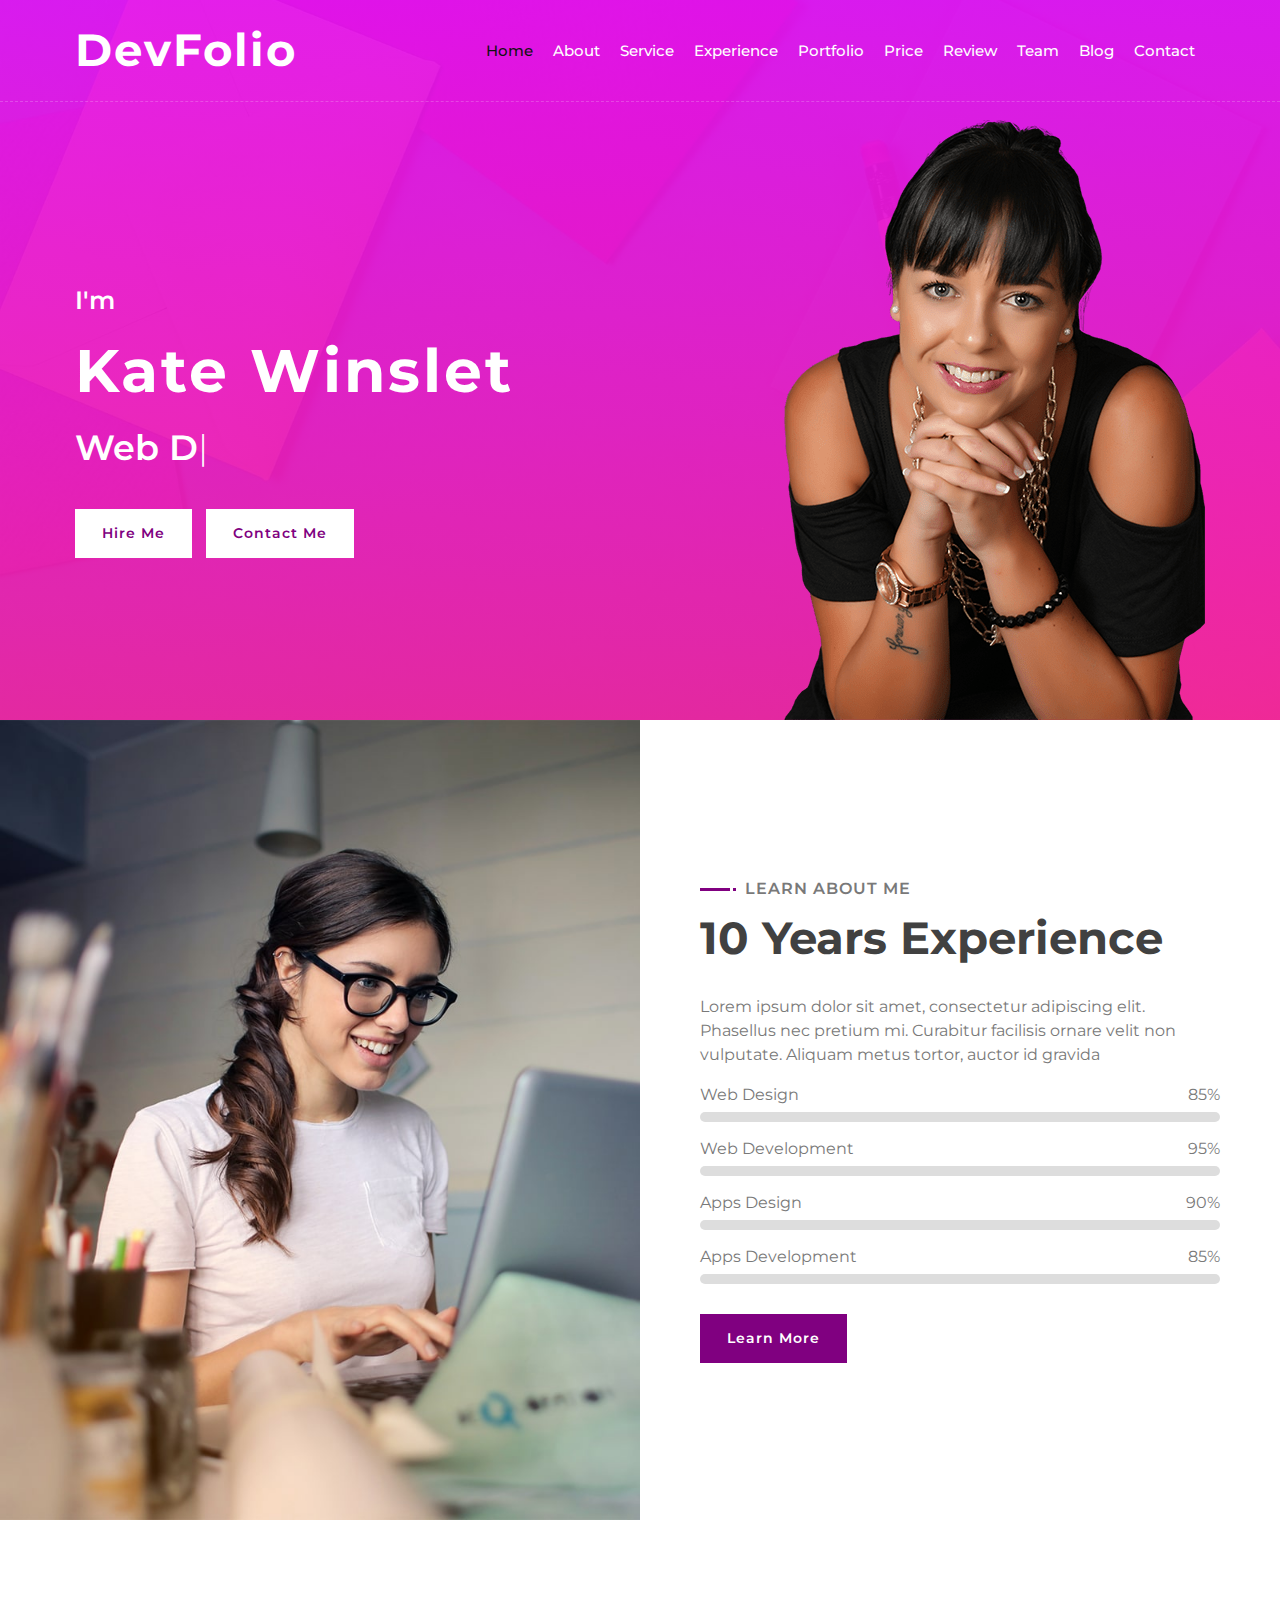
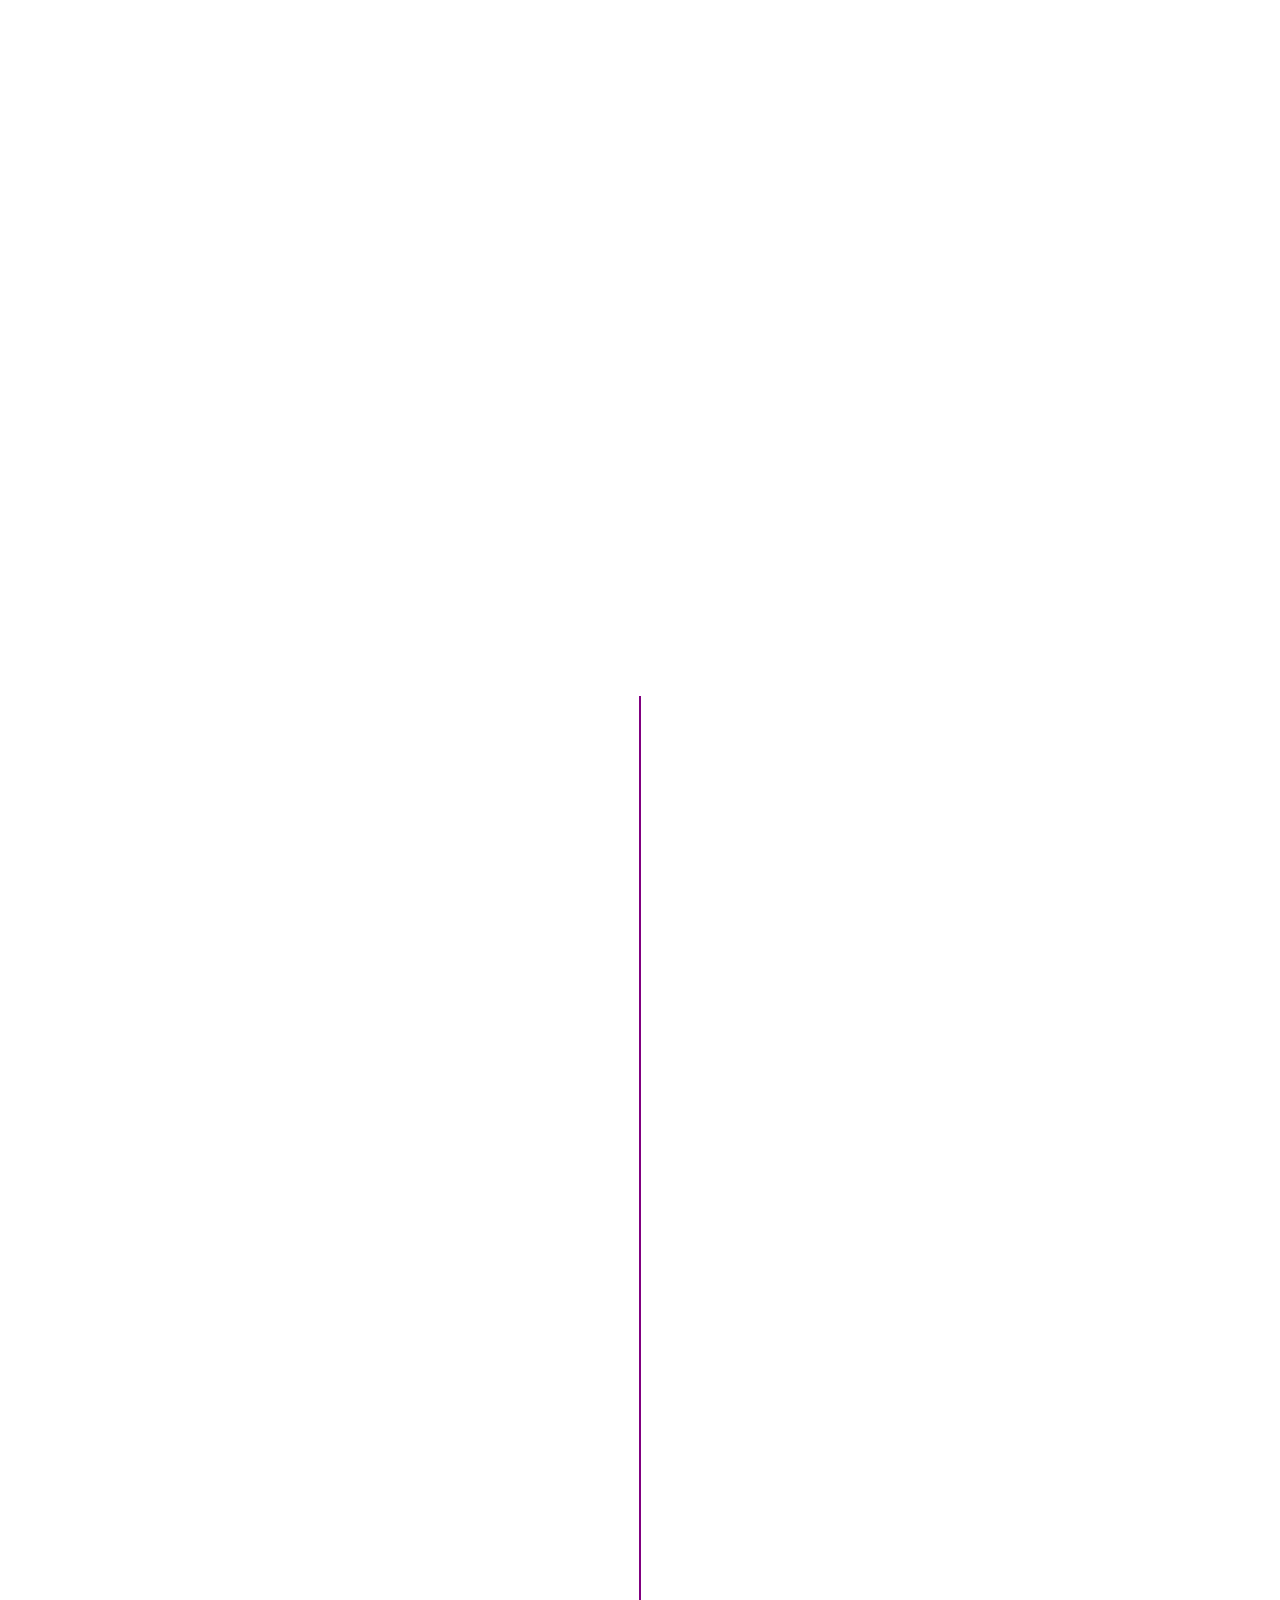
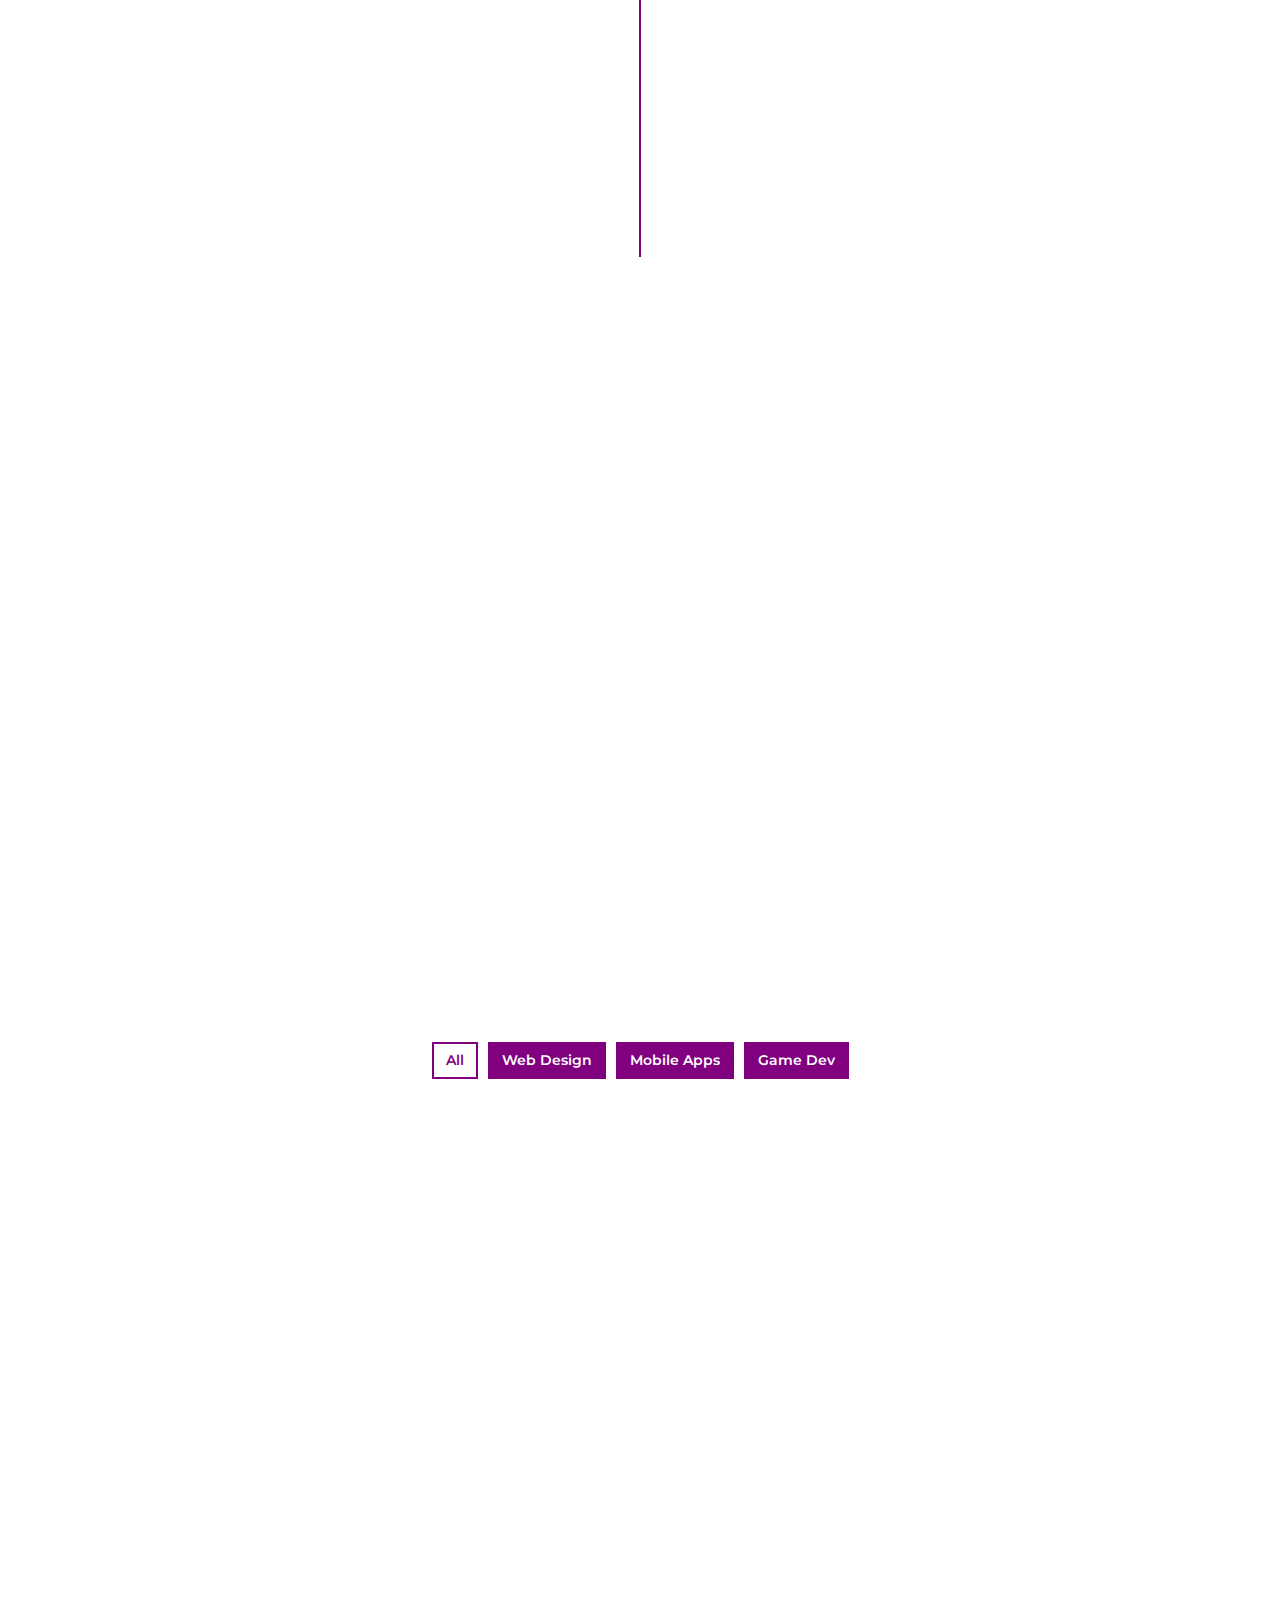
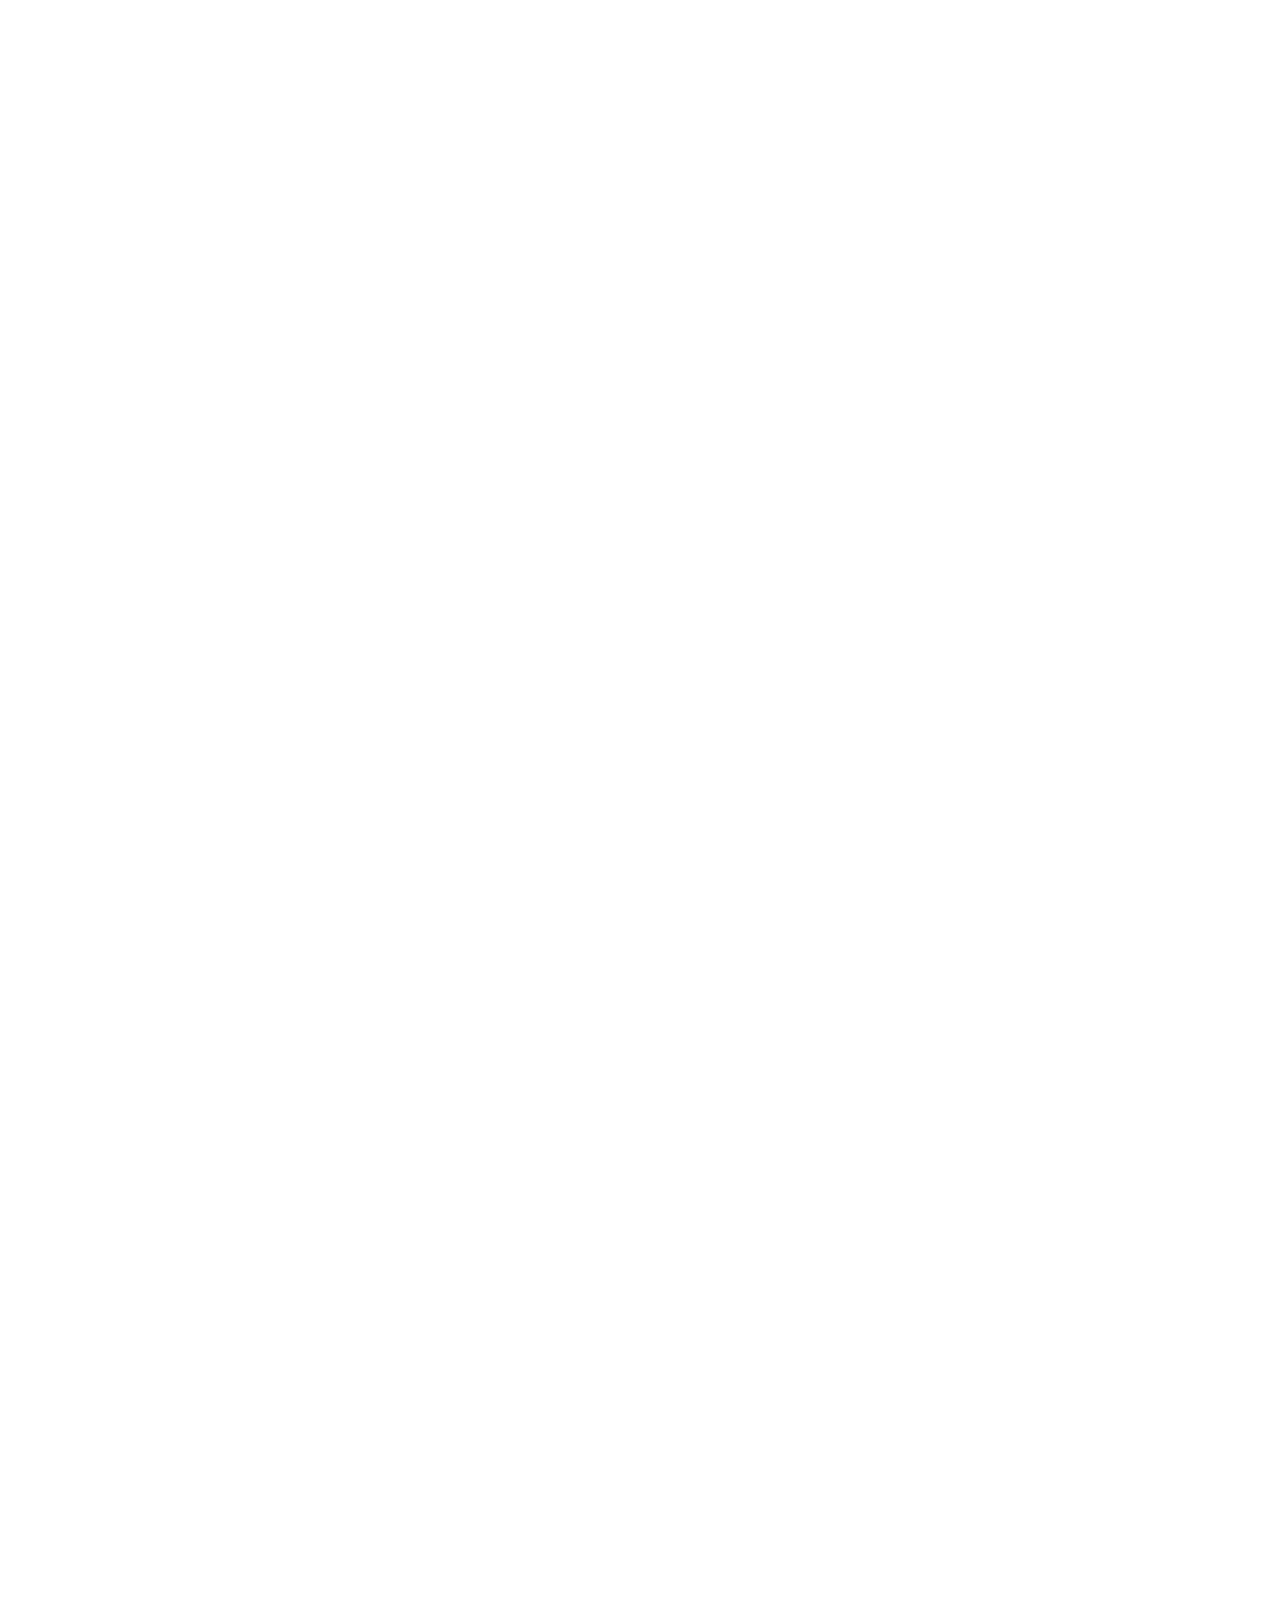
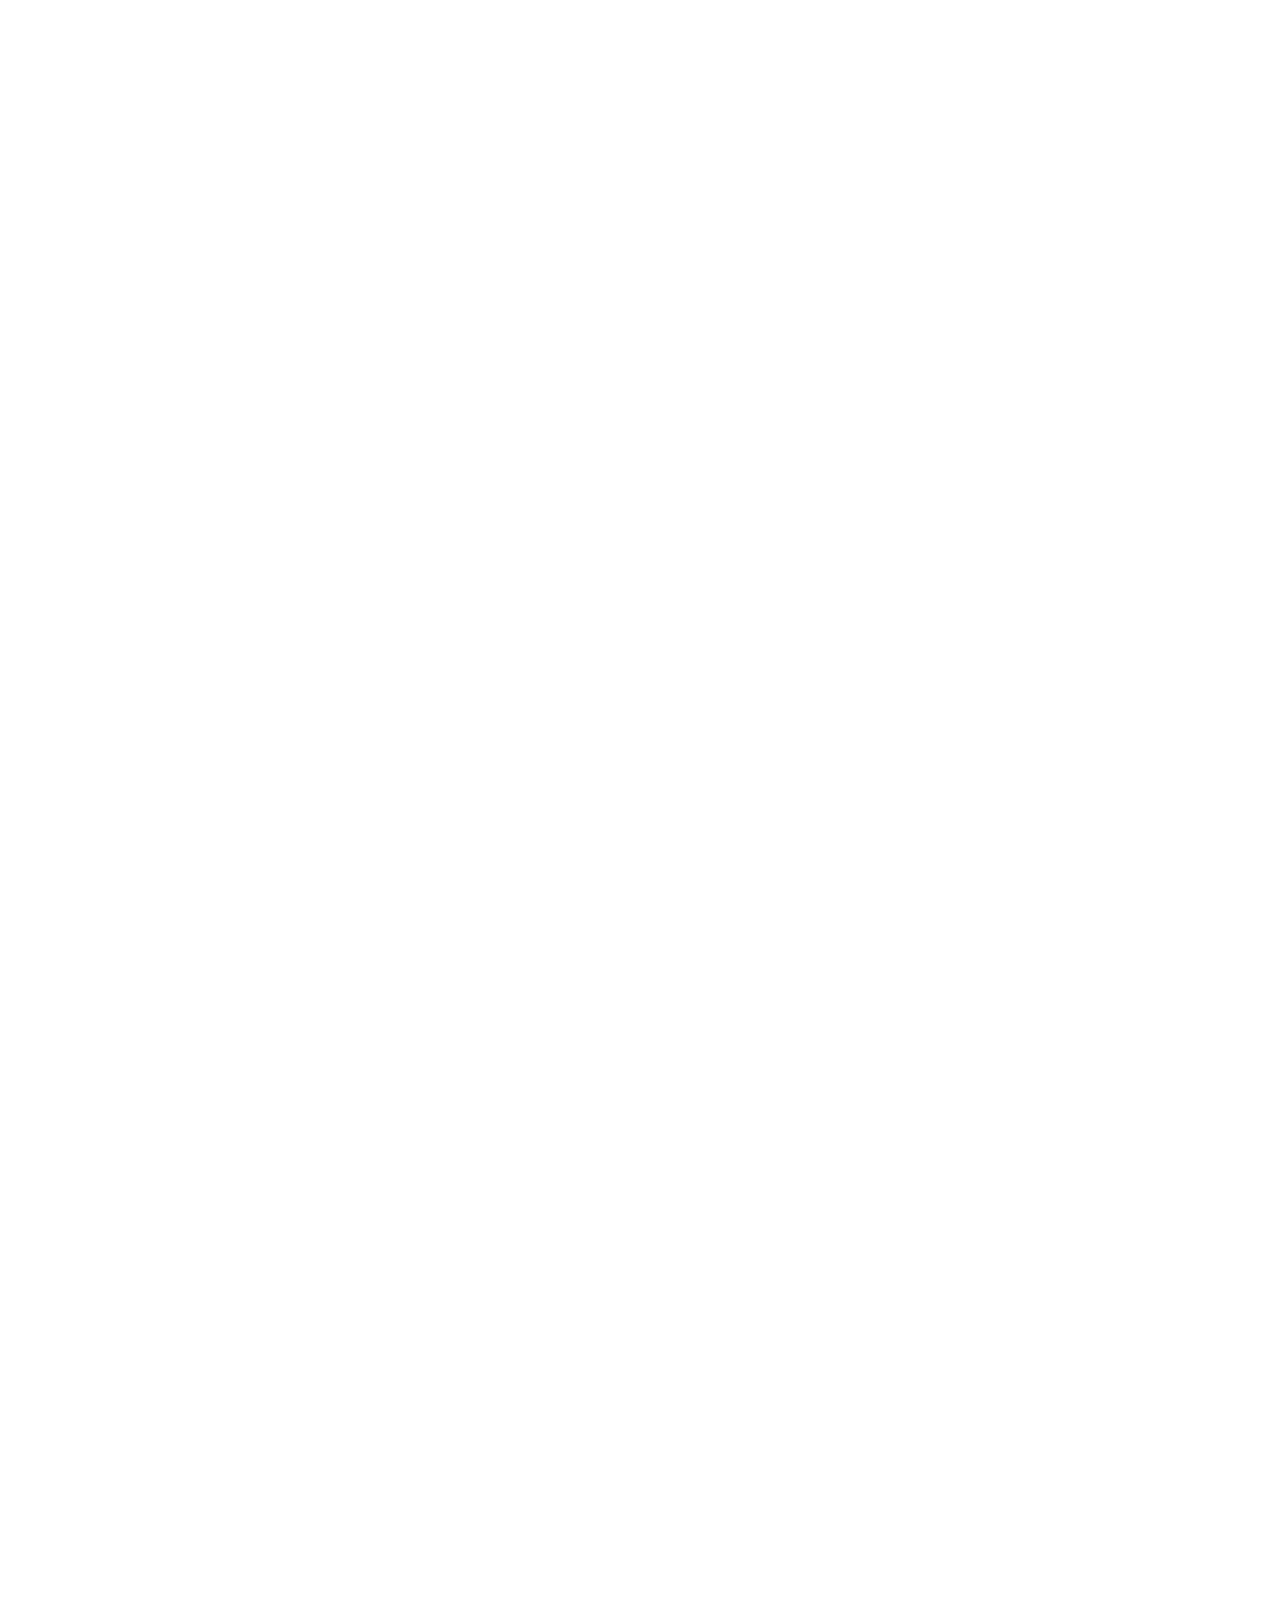
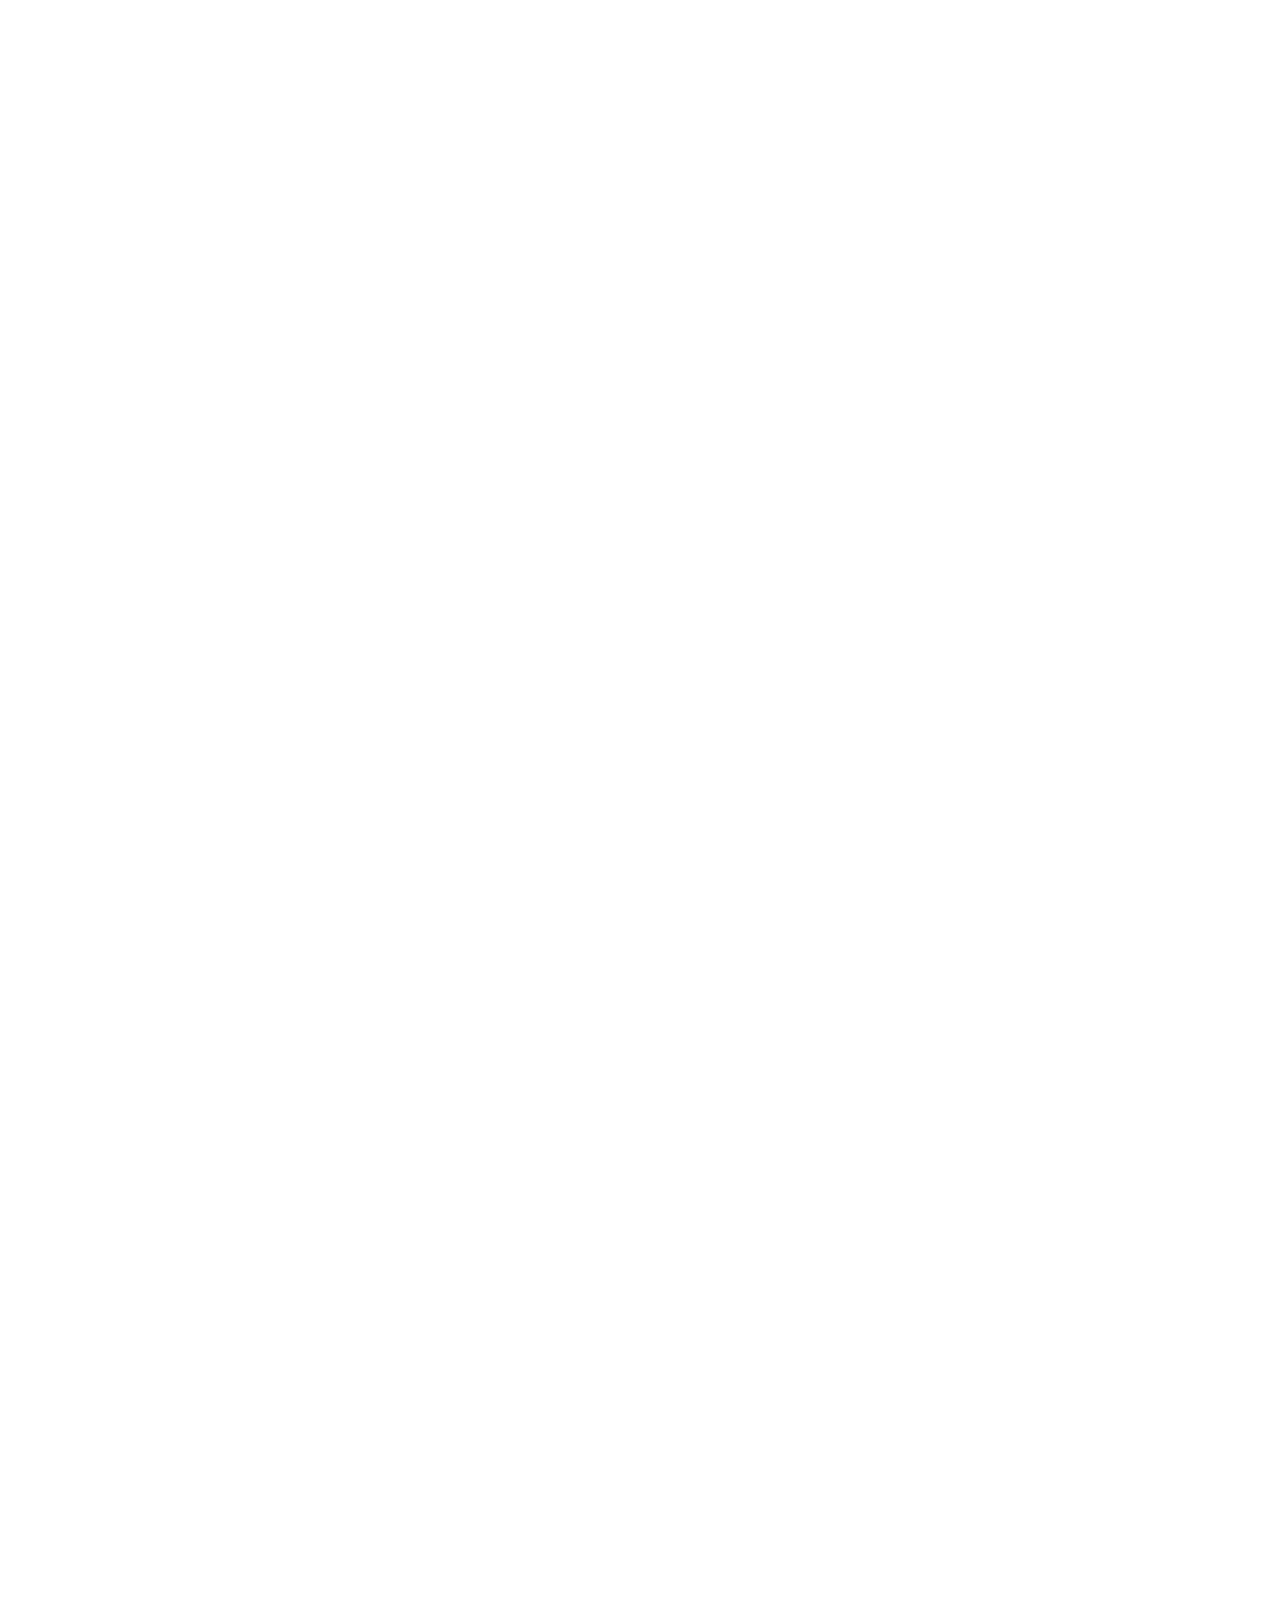
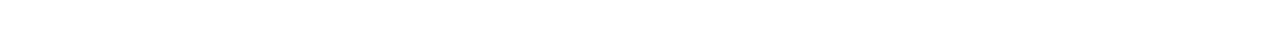
==== commit 7e9c5779: "Updated the folder with the originalWorkFolder" ====
--- a/inspirationTemplates/DevFolio Free Website Template - Free-CSS.com/developer-portfolio-template/index.html
+++ b/inspirationTemplates/DevFolio Free Website Template - Free-CSS.com/developer-portfolio-template/index.html
@@ -2,7 +2,7 @@
 <html lang="en">
     <head>
         <meta charset="utf-8">
-        <title>DevFolio - Developer Portfolio Template</title>do
+        <title>DevFolio - Developer Portfolio Template</title>
         <meta content="width=device-width, initial-scale=1.0" name="viewport">
         <meta content="Free Website Template" name="keywords">
         <meta content="Free Website Template" name="description">
--- a/inspirationTemplates/DevFolio Free Website Template - Free-CSS.com/developer-portfolio-template/css/style.css
+++ b/inspirationTemplates/DevFolio Free Website Template - Free-CSS.com/developer-portfolio-template/css/style.css
@@ -24,7 +24,7 @@
 a:hover,
 a:active,
 a:focus {
-    color: #EF233C;
+    color: purple;
     outline: none;
     text-decoration: none;
 }
@@ -44,20 +44,20 @@
     font-weight: 600;
     letter-spacing: 1px;
     color: #ffffff;
-    background: #EF233C;
+    background: purple;
     border: 2px solid transparent;
     border-radius: 0;
-    box-shadow: inset 0 0 0 50px #EF233C;
+    box-shadow: inset 0 0 0 50px purple;
     transition: ease-out 0.3s;
     -webkit-transition: ease-out 0.3s;
     -moz-transition: ease-out 0.3s;
 }
 
 .btn:hover {
-    color: #EF233C;
+    color: purple;
     background: transparent;
-    box-shadow: inset 0 0 0 0 #EF233C;
-    border-color: #EF233C;
+    box-shadow: inset 0 0 0 0 purple;
+    border-color: purple;
 }
 
 #loader {
@@ -91,7 +91,7 @@
     width: 45px;
     height: 45px;
     border: 5px solid #dddddd;
-    border-top: 5px solid #EF233C;
+    border-top: 5px solid purple;
     border-radius: 50%;
     -webkit-animation: spin 2s linear infinite;
     animation: spin 2s linear infinite;
@@ -188,7 +188,7 @@
     }
     
     .navbar.nav-sticky .navbar-brand {
-        color: #EF233C;
+        color: purple;
     }
 
     .navbar-light .navbar-nav .nav-link,
@@ -211,7 +211,7 @@
     
     .navbar-light.nav-sticky .navbar-nav .nav-link:hover,
     .navbar-light.nav-sticky .navbar-nav .nav-link.active {
-        color: #EF233C;
+        color: purple;
     }
 }
 
@@ -222,7 +222,7 @@
     }
     
     .navbar .navbar-brand {
-        color: #EF233C;
+        color: purple;
     }
     
     .navbar .navbar-nav {
@@ -248,7 +248,7 @@
     margin-bottom: 45px;
     padding: 120px 0 0 0;
     overflow: hidden;
-    background: linear-gradient(rgba(239, 35, 60, .95), rgba(239, 35, 60, .95)), url(../img/hero-bg.jpg);
+    background: linear-gradient(rgba(228, 20, 239, 0.95), rgba(239, 35, 157, 0.95)), url(../img/hero-bg.jpg);
     background-position: center;
     background-repeat: no-repeat;
     background-size: cover;
@@ -314,7 +314,7 @@
 
 .hero .hero-btn .btn {
     margin-top: 35px;
-    color: #EF233C;
+    color: purple;
     background: #ffffff;
     box-shadow: inset 0 0 0 50px #ffffff;
 }
@@ -439,7 +439,7 @@
     top: 11px;
     right: 0;
     left: -30px;
-    background: #EF233C;
+    background: purple;
     z-index: -1;
 }
 
@@ -450,7 +450,7 @@
     height: 3px;
     top: 11px;
     left: 3px;
-    background: #EF233C;
+    background: purple;
     z-index: 1;
 }
 
@@ -532,7 +532,7 @@
 
 .about .progress .progress-bar {
     width: 0px;
-    background: #EF233C;
+    background: purple;
     border-radius: 10px;
     transition: 2s;
 }
@@ -565,7 +565,7 @@
     content: '';
     position: absolute;
     width: 2px;
-    background: #EF233C;
+    background: purple;
     top: 0;
     bottom: 0;
     left: 50%;
@@ -597,7 +597,7 @@
     top: 48px;
     right: -8px;
     background: #ffffff;
-    border: 2px solid #EF233C;
+    border: 2px solid purple;
     border-radius: 16px;
     z-index: 1;
 }
@@ -629,7 +629,7 @@
     top: 44px;
     font-size: 16px;
     font-weight: 600;
-    color: #EF233C;
+    color: purple;
     text-transform: uppercase;
     letter-spacing: 1px;
     z-index: 1;
@@ -743,7 +743,7 @@
 }
 
 .service .service-item:hover {
-    box-shadow: inset 800px 0 0 0 #EF233C;
+    box-shadow: inset 800px 0 0 0 purple;
 }
 
 .service .service-icon {
@@ -753,14 +753,14 @@
     display: flex;
     align-items: center;
     justify-content: center;
-    border: 1px solid #EF233C;
+    border: 1px solid purple;
     background: #ffffff;
 }
 
 .service .service-icon i {
     position: relative;
     font-size: 60px;
-    color: #EF233C;
+    color: purple;
     transition: .3s;
 }
 
@@ -828,10 +828,10 @@
     font-size: 14px;
     font-weight: 600;
     color: #ffffff;
-    background: #EF233C;
+    background: purple;
     border: 2px solid transparent;
     border-radius: 0;
-    box-shadow: inset 0 0 0 50px #EF233C;
+    box-shadow: inset 0 0 0 50px purple;
     transition: ease-out 0.3s;
     -webkit-transition: ease-out 0.3s;
     -moz-transition: ease-out 0.3s;
@@ -839,10 +839,10 @@
 
 .portfolio #portfolio-filter li:hover,
 .portfolio #portfolio-filter li.filter-active {
-    color: #EF233C;
+    color: purple;
     background: transparent;
-    box-shadow: inset 0 0 0 0 #EF233C;
-    border-color: #EF233C;
+    box-shadow: inset 0 0 0 0 purple;
+    border-color: purple;
 }
 
 .portfolio .portfolio-item {
@@ -904,10 +904,10 @@
 }
 
 .portfolio .portfolio-item:hover a.btn {
-    color: #EF233C;
+    color: purple;
     background: transparent;
-    box-shadow: inset 0 0 0 0 #EF233C;
-    border-color: #EF233C;
+    box-shadow: inset 0 0 0 0 purple;
+    border-color: purple;
 }
 
 
@@ -919,7 +919,7 @@
     width: 100%;
     margin: 45px 0;
     padding: 90px 0;
-    background: #EF233C;
+    background: purple;
 }
 
 .banner .container {
@@ -956,7 +956,7 @@
 
 .banner .banner-text .btn {
     margin-top: 15px;
-    color: #EF233C;
+    color: purple;
     background: #ffffff;
     box-shadow: inset 0 0 0 50px #ffffff;
 }
@@ -1010,7 +1010,7 @@
 }
 
 .price .price-item.featured-item .price-header {
-    color: #EF233C;
+    color: purple;
 }
 
 .price .price-title h2 {
@@ -1040,7 +1040,7 @@
 }
 
 .price .price-item.featured-item h2 {
-    color: #EF233C;
+    color: purple;
 }
 
 .price .price-body {
@@ -1076,15 +1076,15 @@
 
 .price .price-item.featured-item .price-action .btn {
     color: #ffffff;
-    background: #EF233C;
-    box-shadow: inset 0 0 0 50px #EF233C;
+    background: purple;
+    box-shadow: inset 0 0 0 50px purple;
 }
 
 .price .price-item.featured-item .price-action .btn:hover {
-    color: #EF233C;
+    color: purple;
     background: transparent;
-    box-shadow: inset 0 0 0 0 #EF233C;
-    border-color: #EF233C;
+    box-shadow: inset 0 0 0 0 purple;
+    border-color: purple;
 }
 
 
@@ -1127,7 +1127,7 @@
 }
 
 .team .team-text h2 {
-    color: #EF233C;
+    color: purple;
     font-size: 18px;
     font-weight: 600;
     margin-bottom: 5px;
@@ -1166,7 +1166,7 @@
 }
 
 .team .team-item:hover {
-    box-shadow: inset 800px 0 0 0 #EF233C;
+    box-shadow: inset 800px 0 0 0 purple;
 }
 
 .team .team-item:hover .team-img img {
@@ -1216,7 +1216,7 @@
     position: relative;
     margin: 45px 0;
     padding: 90px 0;
-    background: #EF233C;
+    background: purple;
 }
 
 .testimonial .container {
@@ -1268,7 +1268,7 @@
 }
 
 .testimonial .testimonial-text h3 {
-    color: #EF233C;
+    color: purple;
     font-size: 18px;
     font-weight: 600;
     margin-bottom: 10px;
@@ -1306,7 +1306,7 @@
     position: relative;
     width: 100%;
     margin: 45px 0;
-    background: #EF233C;
+    background: purple;
 }
 
 .contact .container-fluid {
@@ -1317,7 +1317,7 @@
 .contact .contact-form {
     position: relative;
     padding: 90px 0 90px 45px;
-    background: #EF233C;
+    background: purple;
 }
 
 .contact .contact-form input {
@@ -1351,7 +1351,7 @@
 
 .contact .contact-form .btn {
     margin-top: 35px;
-    color: #EF233C;
+    color: purple;
     background: #ffffff;
     box-shadow: inset 0 0 0 50px #ffffff;
 }
@@ -1465,7 +1465,7 @@
 .footer {
     position: relative;
     margin-top: 45px;
-    background: #EF233C;
+    background: purple;
 }
 
 .footer .container-fluid {
